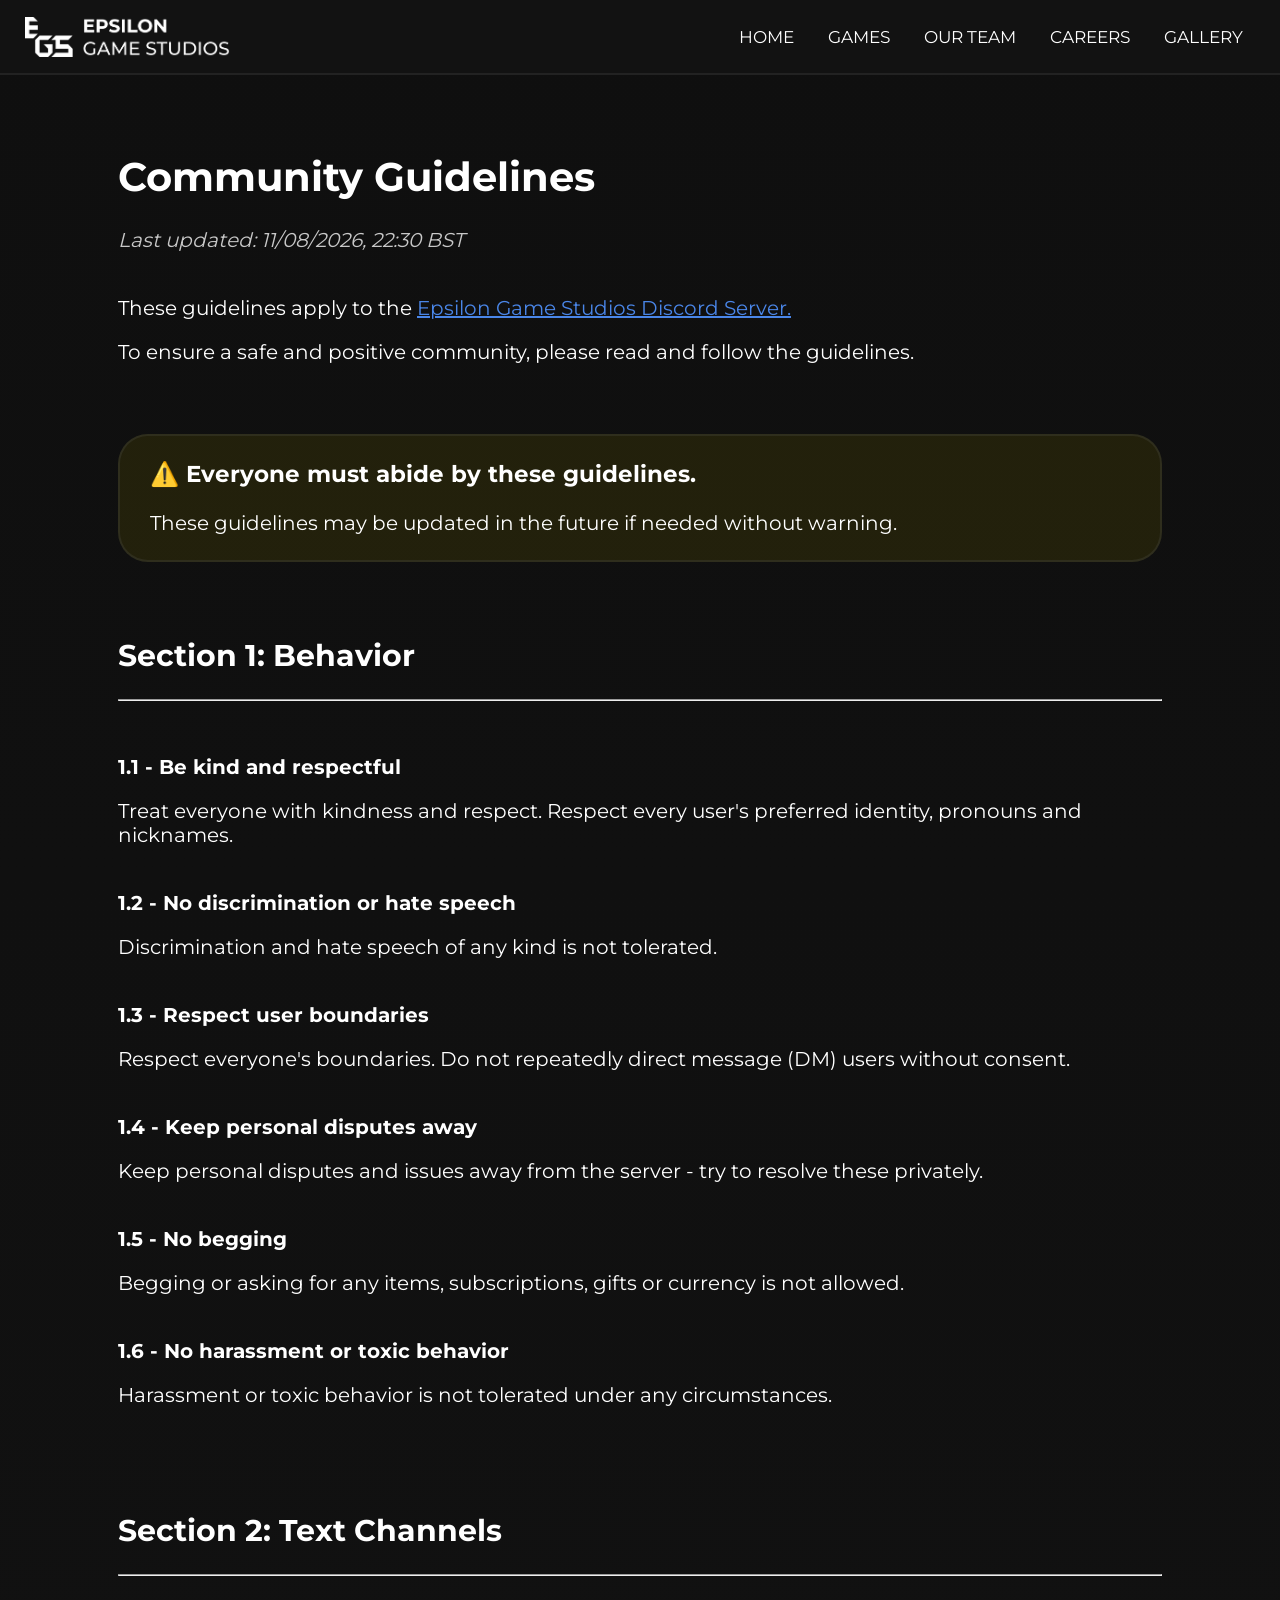
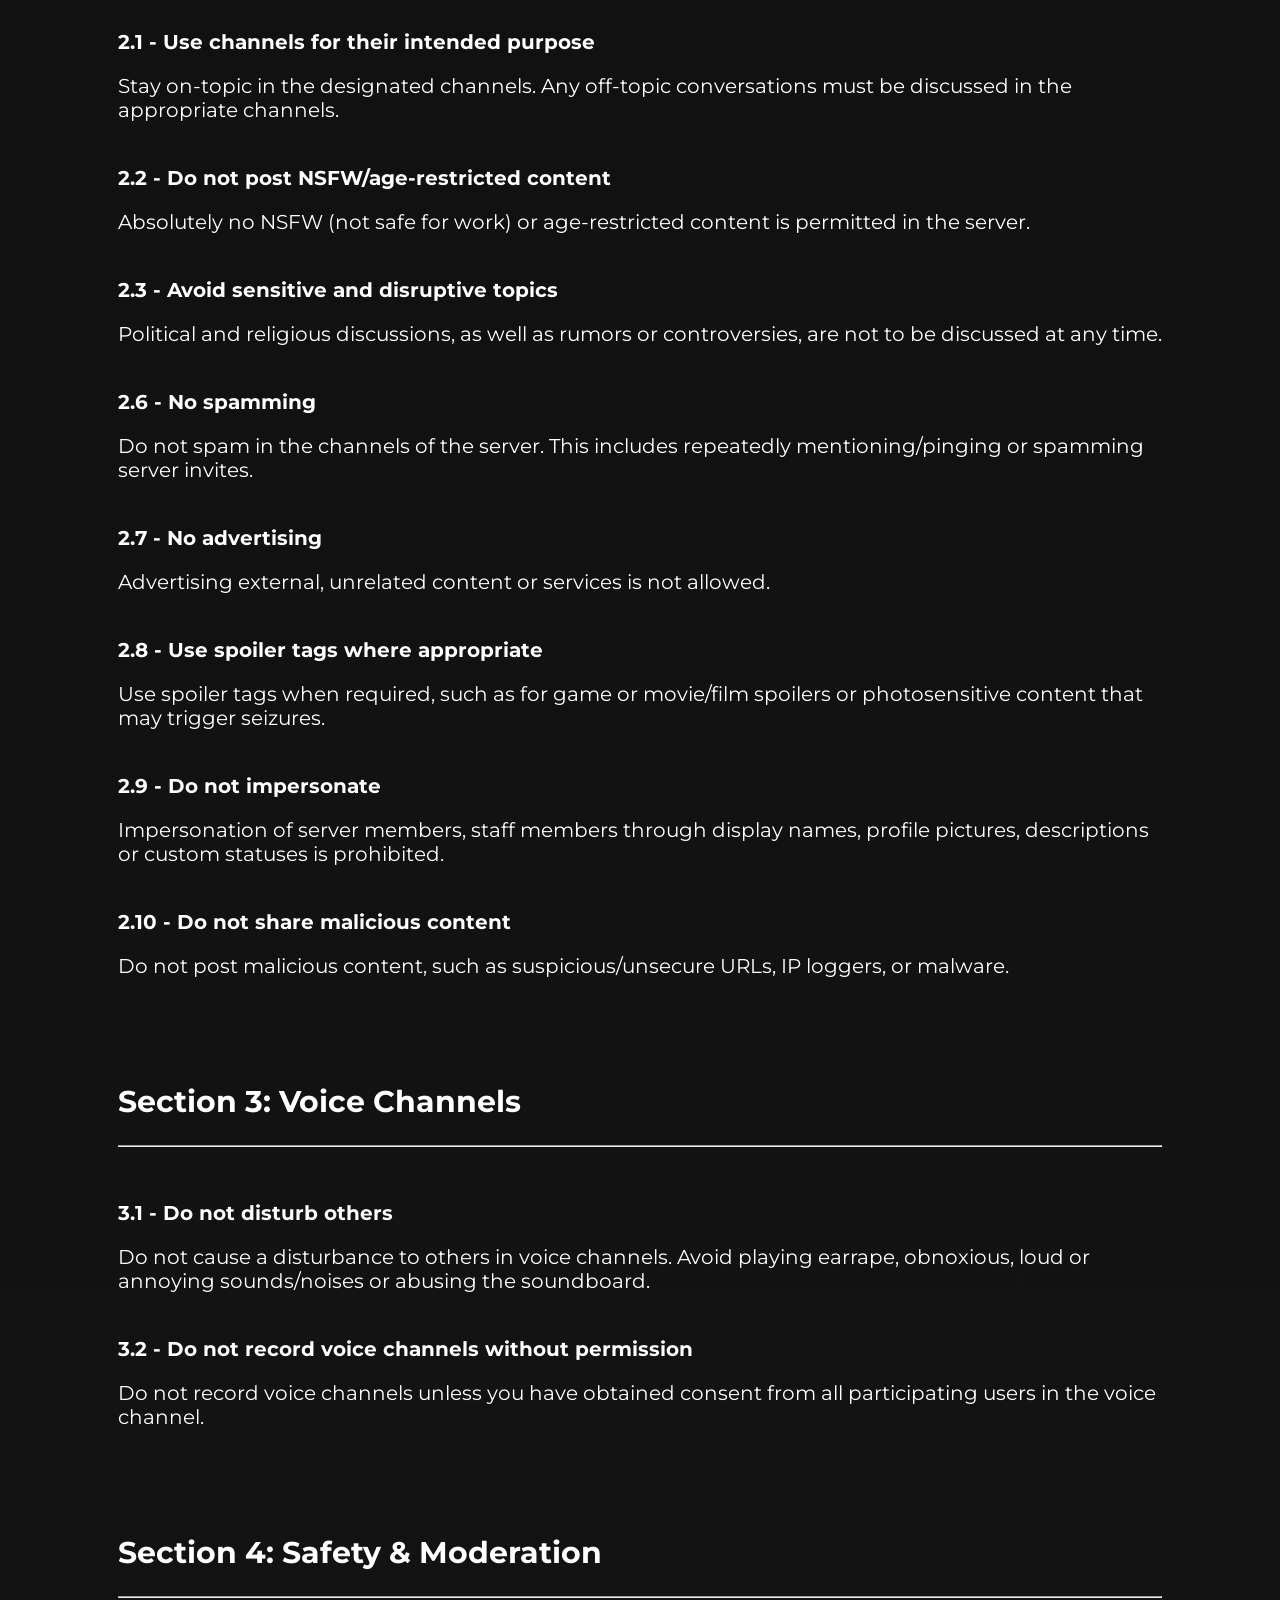
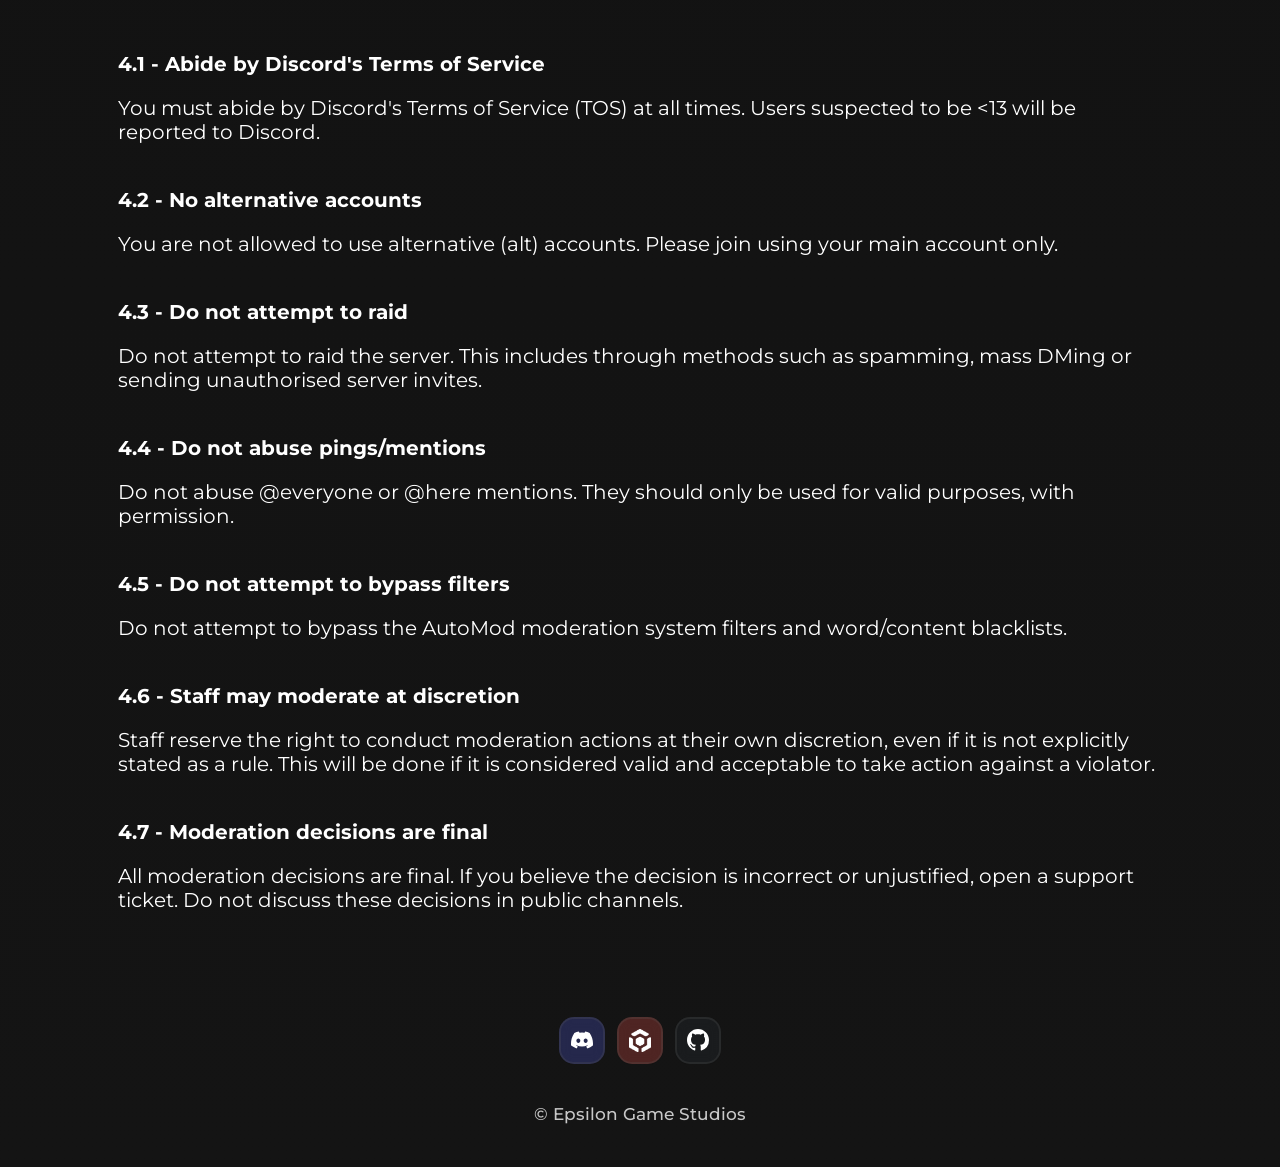
==== community-guidelines/index.html @ c41d2001 "Social links, favicon fix Also removed unnecessary fonts" ====
<!-- EPSILON GAME STUDIOS - COMMUNITY GUIDELINES -->
 
<!DOCTYPE html>
<html>
    <head>
        <title>EGS: Community Guidelines</title> <!-- TITLE -->
        <link rel="Icon" href="images/egsFavicon.ico"> <!-- FAVICON -->
        <link rel="stylesheet" type="text/css" href="style.css"> <!-- CSS STYLING LINKS -->
        <link rel="stylesheet" type="text/css" href="topbar.css">
        <link rel="stylesheet" type="text/css" href="sociallinks.css">
        <meta name="viewport" content="width=device-width, initial-scale=1.0"> <!-- META & OG TAGS -->
        <meta property="og:title" content="Epsilon Game Studios">
        <meta property="og:description" content="Community Guidelines">
        <meta name="theme-color" content="#ffffff">
    </head>
    <body>
        <header class="topbar">
            <img src="images/egsLogo.png" alt="Epsilon Game Studios logo" class="topbarlogo">
            <button class="menubtn" id="menuToggle">☰</button>
            <div class="topbarcont" id="navMenu">
                <a href="https://sites.google.com/view/epsilongamestudios" class="topbarbtn tbbtn1" rel="noopener">
                    HOME
                </a>
                <a href="https://sites.google.com/view/epsilongamestudios/games" class="topbarbtn tbbtn1" rel="noopener">
                    GAMES
                </a>
                <a href="https://sites.google.com/view/epsilongamestudios/our-team" class="topbarbtn tbbtn1" rel="noopener">
                    OUR TEAM
                </a>
                <a href="https://sites.google.com/view/epsilongamestudios/careers" class="topbarbtn tbbtn1" rel="noopener">
                    CAREERS
                </a>
                <a href="https://sites.google.com/view/epsilongamestudios/gallery" class="topbarbtn tbbtn1" rel="noopener">
                    GALLERY
                </a>
            </div>
        </header>
        <main class="content container">
            <div class="textbox" style="margin-top: 75px;">
                <h1>Community Guidelines</h1>
                <i style="color: rgb(200, 200, 200);">Last updated: 11/08/2026, 22:30 BST</i> <!-- LAST UPDATED DATE -->
                <br><Br>
                <p>These guidelines apply to the <a href="https://discord.gg/q9bpSpbw6E">Epsilon Game Studios Discord Server.</a></p>
                <p>To ensure a safe and positive community, please read and follow the guidelines.<p></p>
            </div>
            <div class="textbox2">
                <h3>⚠️ Everyone must abide by these guidelines.</h3>
                <p>These guidelines may be updated in the future if needed without warning.</i></p>  
            </div>
            <div class="textbox3">
                <h2>Section 1: Behavior</h2>
                <hr><br>
                <ol>
                    <li>
                        <strong>1.1 - Be kind and respectful</strong>
                        <p>Treat everyone with kindness and respect. Respect every user's preferred identity, pronouns and nicknames.</p>
                    </li>
                    <br>
                    <li>
                        <strong>1.2 - No discrimination or hate speech</strong>
                        <p>Discrimination and hate speech of any kind is not tolerated.</p>
                    </li>
                    <br>
                    <li>
                        <strong>1.3 - Respect user boundaries</strong>
                        <p>Respect everyone's boundaries. Do not repeatedly direct message (DM) users without consent.</p>
                    </li>
                    <br>
                    <li>
                        <strong>1.4 - Keep personal disputes away</strong>
                        <p>Keep personal disputes and issues away from the server - try to resolve these privately.</p>
                    </li>
                    <br>
                    <li>
                        <strong>1.5 - No begging</strong>
                        <p>Begging or asking for any items, subscriptions, gifts or currency is not allowed.</p>
                    </li>
                    <br>
                    <li>
                        <strong>1.6 - No harassment or toxic behavior</strong>
                        <p>Harassment or toxic behavior is not tolerated under any circumstances.</p>
                    </li>
                </ol>
            </div>
            <div class="textbox3">
                <h2>Section 2: Text Channels</h2>
                <hr><br>
                <ol>
                    <li>
                        <strong>2.1 - Use channels for their intended purpose</strong>
                        <p>Stay on-topic in the designated channels. Any off-topic conversations must be discussed in the appropriate channels.</p>
                    </li>
                    <br>
                    <li>
                        <strong>2.2 - Do not post NSFW/age-restricted content</strong>
                        <p>Absolutely no NSFW (not safe for work) or age-restricted content is permitted in the server.</p>
                    </li>
                    <br>
                    <li>
                        <strong>2.3 - Avoid sensitive and disruptive topics</strong>
                        <p>Political and religious discussions, as well as rumors or controversies, are not to be discussed at any time.</p>
                    </li>
                    <br>
                    <li>
                        <strong>2.6 - No spamming</strong>
                        <p>Do not spam in the channels of the server. This includes repeatedly mentioning/pinging or spamming server invites.</p>
                    </li>
                    <br>
                    <li>
                        <strong>2.7 - No advertising</strong>
                        <p>Advertising external, unrelated content or services is not allowed.</p>
                    </li>
                    <br>
                    <li>
                        <strong>2.8 - Use spoiler tags where appropriate</strong>
                        <p>Use spoiler tags when required, such as for game or movie/film spoilers or photosensitive content that may trigger seizures.</p>
                    </li>
                    <br>
                    <li>
                        <strong>2.9 - Do not impersonate</strong>
                        <p>Impersonation of server members, staff members through display names, profile pictures, descriptions or custom statuses is prohibited.</p>
                    </li>
                    <br>
                    <li>
                        <strong>2.10 - Do not share malicious content</strong>
                        <p>Do not post malicious content, such as suspicious/unsecure URLs, IP loggers, or malware.</p>
                    </li>
                </ol>
            </div>
            <div class="textbox3">
                <h2>Section 3: Voice Channels</h2>
                <hr><br>
                <ol>
                    <li>
                        <strong>3.1 - Do not disturb others</strong>
                        <p>Do not cause a disturbance to others in voice channels. Avoid playing earrape, obnoxious, loud or annoying sounds/noises or abusing the soundboard.</p>
                    </li>
                    <br>
                    <li>
                        <strong>3.2 - Do not record voice channels without permission</strong>
                        <p>Do not record voice channels unless you have obtained consent from all participating users in the voice channel.</p>
                    </li>
                </ol>
            </div>
            <div class="textbox3">
                <h2>Section 4: Safety & Moderation</h2>
                <hr><br>
            <ol>
                <li>
                    <strong>4.1 - Abide by Discord's Terms of Service</strong>
                    <p>You must abide by Discord's Terms of Service (TOS) at all times. Users suspected to be <13 will be reported to Discord.</p>
                </li>
                <br>
                <li>
                    <strong>4.2 - No alternative accounts</strong>
                    <p>You are not allowed to use alternative (alt) accounts. Please join using your main account only.</p>
                </li>
                <br>
                <li>
                    <strong>4.3 - Do not attempt to raid</strong>
                    <p>Do not attempt to raid the server. This includes through methods such as spamming, mass DMing or sending unauthorised server invites.</p>
                </li>
                <br>
                <li>
                    <strong>4.4 - Do not abuse pings/mentions</strong>
                    <p>Do not abuse @everyone or @here mentions. They should only be used for valid purposes, with permission.</p>
                </li>
                <br>
                <li>
                    <strong>4.5 - Do not attempt to bypass filters</strong>
                    <p>Do not attempt to bypass the AutoMod moderation system filters and word/content blacklists.</p>
                </li>
                <br>
                <li>
                    <strong>4.6 - Staff may moderate at discretion</strong>
                    <p>Staff reserve the right to conduct moderation actions at their own discretion, even if it is not explicitly stated as a rule. This will be done if it is considered valid and acceptable to take action against a violator.</p>
                </li>
                <br>
                <li>
                    <strong>4.7 - Moderation decisions are final</strong>
                    <p>All moderation decisions are final. If you believe the decision is incorrect or unjustified, open a support ticket. Do not discuss these decisions in public channels.</p>
                </li>
            </ol>
        </main>
        <footer>
            <div class="sociallinks"> <!-- SOCIAL LINKS (DISCORD/POLYTORIA/GITHUB/EGS)-->
                <a href="https://discord.com/invite/q9bpSpbw6E" class="socialbtn discord" target="_blank" rel="noopener">
                    <svg class="socialicon" viewBox="0 0 24 24" fill="currentColor">
                    <path d="M20.317 4.37a19.791 19.791 0 0 0-4.885-1.515.074.074 0 0 0-.079.037c-.21.375-.444.864-.608 1.25a18.27 18.27 0 0 0-5.487 0 12.64 12.64 0 0 0-.617-1.25.077.077 0 0 0-.079-.037A19.736 19.736 0 0 0 3.677 4.37a.07.07 0 0 0-.032.027C.533 9.046-.32 13.58.099 18.057a.082.082 0 0 0 .031.057 19.9 19.9 0 0 0 5.993 3.03.078.078 0 0 0 .084-.028c.462-.63.874-1.295 1.226-1.994.021-.041.001-.09-.041-.106a13.107 13.107 0 0 1-1.872-.892.077.077 0 0 1-.008-.128 10.2 10.2 0 0 0 .372-.292.074.074 0 0 1 .077-.01c3.928 1.793 8.18 1.793 12.061 0a.074.074 0 0 1 .078.01c.12.098.246.198.373.292a.077.077 0 0 1-.006.127 12.299 12.299 0 0 1-1.873.892.077.077 0 0 0-.041.107c.36.698.772 1.362 1.225 1.993a.076.076 0 0 0 .084.028 19.839 19.839 0 0 0 6.002-3.03.077.077 0 0 0 .032-.054c.5-5.177-.838-9.674-3.549-13.66a.061.061 0 0 0-.031-.028zM8.02 15.33c-1.183 0-2.157-1.085-2.157-2.419 0-1.333.956-2.419 2.157-2.419 1.21 0 2.176 1.096 2.157 2.42 0 1.333-.956 2.418-2.157 2.418zm7.975 0c-1.183 0-2.157-1.085-2.157-2.419 0-1.333.955-2.419 2.157-2.419 1.21 0 2.176 1.096 2.157 2.42 0 1.333-.946 2.418-2.157 2.418z"/>
                    </svg>
                </a>
                <a href="https://polytoria.com/guilds/5961" class="socialbtn polytoria" target="_blank" rel="noopener">
                    <img src="images/polytoriaLogo.png" alt="Polytoria logo" class="socialicon">
                </a>
                <a href="https://github.com/EpsilonGameStudios" class="socialbtn github" target="_blank" rel="noopener">
                    <svg class="socialicon" viewBox="0 0 24 24" fill="currentColor">
                    <path d="M12 0C5.37 0 0 5.37 0 12c0 5.31 3.435 9.795 8.205 11.385.6.105.825-.255.825-.57 0-.285-.015-1.23-.015-2.235-3.015.555-3.795-.735-4.035-1.41-.135-.345-.72-1.41-1.23-1.695-.42-.225-1.02-.78-.015-.795.945-.015 1.62.87 1.845 1.23 1.08 1.815 2.805 1.305 3.495.99.105-.78.42-1.305.765-1.605-2.67-.3-5.46-1.335-5.46-5.925 0-1.305.465-2.385 1.23-3.225-.12-.3-.54-1.53.12-3.18 0 0 1.005-.315 3.3 1.23.96-.27 1.98-.405 3-.405s2.04.135 3 .405c2.295-1.56 3.3-1.23 3.3-1.23.66 1.65.24 2.88.12 3.18.765.84 1.23 1.905 1.23 3.225 0 4.605-2.805 5.625-5.475 5.925.435.375.81 1.095.81 2.22 0 1.605-.015 2.895-.015 3.3 0 .315.225.69.825.57A12.02 12.02 0 0 0 24 12c0-6.63-5.37-12-12-12z"/>
                    </svg>
                </a>
            </div>
            <p>&copy; Epsilon Game Studios</p>
            <br><br>
        </footer>
        <!-- JAVASCRIPT FOR THE DROPDOWN TOPBAR NAVIGATION MENU (MOBILE/SMALLER DISPLAYS) -->
        <script>
            const menuToggle = document.getElementById('menuToggle');
            const navMenu = document.getElementById('navMenu');

            menuToggle.addEventListener('click', () => {
                navMenu.classList.toggle('open');
                if (navMenu.classList.contains('open')) {
                    menuToggle.innerHTML = '✕';
                } else {
                    menuToggle.innerHTML = '☰';
                }
            });
        </script>
    </body>
</html>

<!-- © EPSILON GAME STUDIOS -->
---- community-guidelines/style.css ----
/* FONT */
@font-face{
  font-family: 'Montserrat';
  src: url('fonts/Montserrat-VariableFont_wght.ttf') format('truetype');
}

/* BODY AND CONTENT STYLING */
html,body{
  margin: 0;
  padding: 0;
  width: 100%;
  max-width: 100%;
  overflow-x: hidden;
  background-color: rgb(15, 15, 15);
}
body{
  font-family: 'Montserrat';
  background-repeat: no-repeat;
  background-position: center top;
  background-image: linear-gradient(to bottom, rgb(15, 15, 15), rgb(20, 20, 20));
  background-size: cover;
  display: flex;
  flex-direction: column;
  min-height: 100vh;
  min-height: 100dvh;
  color:#ffffff;
}
.content{
  flex: 1 0 auto; 
}
.container{
  width: 100%;
  max-width: 1200px;
  margin: 0 auto;
  padding-left: 20px;
  padding-right: 20px;
}

/* TEXTBOX STYLING */
.textbox, .textbox2, .textbox3{
  width: 90%;
  max-width: 1100px; 
  margin: 20px auto;
  text-align: left;
  font-size: 20px;
}
.textbox{
  padding: 50px 0px 30px 0px;
}
.textbox2{
  padding-left: 30px;
  padding-right: 50px;
  padding-bottom: 5px;
  background-color: rgba(94, 85, 3, 0.25);
  border: 2px solid rgba(100, 100, 100, 0.2);
  border-radius: 30px;
}
.textbox3{
  padding: 30px 0px 10px 0px;
}
a{
  color: #4a86e8
}
ol{
  list-style-type: none;
  padding-left: 0
}

/* FOOTER STYLING */
footer{
  color: rgb(200, 200, 200);
  text-align: center;
  padding-top: 25px;
  padding-bottom: 5px;
  margin-top: auto;
  width: 100%;
}
footer p{
  font-size: 17px;
  font-weight: 500;
  margin: 0;
}

/* OPTIMISATION FOR MOBILE DEVICES/PORTRAIT/SMALLER WINDOWS */
@media (max-width: 600px){
  .logo,.title{
    position: static;
    transform: none;
    left: auto;
    margin: 0 auto;
    display: block;
    text-align: center;
  }
  .logo{
    margin-top: calc(20px + env(safe-area-inset-top, 0px));
    height: auto;
    max-height: 50px;
    width: auto;
  }
  .title{
    margin-top: 15px;
    margin-bottom: 25px;
    font-size: 28px;
    height: auto;
  }
  html,body{
    -ms-overflow-style: none;
    scrollbar-width: none;
  }
  html::-webkit-scrollbar,body::-webkit-scrollbar{
    display: none;
  }
  .textbox, .textbox2, .textbox3 {
    width: 100%;
    margin-left: 0;
    margin-right: 0;
    padding-left: 20px;
    padding-right: 20px;
    font-size: 18px;
  }
}

*,*::before,*::after{
  box-sizing: border-box;
}
---- community-guidelines/topbar.css ----
/* TOPBAR STYLING */
.topbar{
    position: fixed;
    width: 100%;
    height: 75px;
    z-index: 1000;
    box-sizing: border-box;
    display: flex;
    align-items: center;
    justify-content: space-between;
    padding: 0 2px;
    background-color: rgba(20, 20, 20, 0.7);
    backdrop-filter: blur(10px);
    -webkit-backdrop-filter: blur(10px);
    color: #ffffff;
    border-bottom: 2px solid rgba(100, 100, 100, 0.2); 
}
.topbarlogo{
    position: absolute;
    top: 17px;
    left: 25px;
    height: 40px;
    width: auto; 
}

/* TOPBAR BUTTONS CONTAINER STYLING */
.topbarcont{
    display: flex;
    margin-left: auto; 
    padding-right: 20px;
    gap: 4px;
}
.topbarbtn{
    margin-left: auto;
    margin-right: auto;
    padding: 13px 15px;
    border-radius: 15px;
    font: 400 17px 'Montserrat', sans-serif;
    color: #fff; text-decoration: none;
    background-color: rgba(30, 30, 30, 0);
    transition: background-color 0.2s;
}
.topbarbtn:hover{
    background-color: rgba(30, 30, 30, 1);
}

/* TOPBAR DROPDOWN BUTTON STYLING (MOBILE/SMALLER DISPLAYS) */
.menubtn{
    display: none;
    background: none;
    border: none;
    color: white;
    font-size: 30px;
    cursor: pointer;
    margin-left: auto;
    z-index: 1100;
    margin-right: 15px;
    transition: background-color 0.2s;
    border-radius: 15px;
    padding: 5px 13px;
}
.menubtn:hover{
    background-color: rgba(30, 30, 30, 1);
}

/* TOPBAR DROPDOWN MENU STYLING (MOBILE/SMALLER DISPLAYS) */
@media(max-width: 850px){
    .menubtn{
        display: block;
    }
    .topbarcont{
        position: fixed;
        top: 75px; 
        left: 0;
        width: 100%;
        height: auto; 
        background-color: rgba(20, 20, 20, 1);
        flex-direction: column;
        padding: 15px; 
        gap: 15px;
        opacity: 0;
        transform: translateY(-20px);
        pointer-events: none;
        transition: transform 0.3s ease-in-out, opacity 0.3s ease-in-out;
        box-shadow: 0 10px 30px rgba(0, 0, 0, 0.5);
        border-bottom: 2px solid rgba(100, 100, 100, 0.2); 
    }
    .topbarcont.open{
        opacity: 1;
        transform: translateY(0);
        pointer-events: auto;
    }
    .topbarbtn{
        width: 100%;
        margin: 0;
    }
}
---- community-guidelines/sociallinks.css ----
/* SOCIAL LINKS CONTAINER STYLING */
.sociallinks{
    display: flex;
    justify-content: center;
    flex-wrap: wrap; gap: 12px;
    margin: 30px auto;
    width: 90%;
    padding-bottom: 10px;
}

/* SOCIAL LINK BUTTONS STYLING */
.socialbtn{
    display: inline-flex;
    align-items: center;
    gap: 10px;
    padding: 10px;
    border-radius: 15px;
    font: 600 15px 'Montserrat', sans-serif;
    font-size: 15px;
    color: #fff; text-decoration: none;
    backdrop-filter: blur(6px);
    border: 2px solid transparent;
    transition: transform 0.2s, background-color 0.2s, box-shadow 0.2s;
}
.socialbtn:hover{
    transform: translateY(-3px);
    box-shadow: 0 5px 15px rgba(0, 0, 0, 0.3);
}
.socialicon{
    height: auto;
    width: 22px;
    object-fit: contain;
    display: block;
    flex-shrink: 0;
}

/* DISCORD SOCIAL LINK BUTTON STYLING */
.discord{
    background-color: rgba(88, 101, 242, 0.25);
    border-color: rgba(100, 100, 100, 0.2);
}
.discord:hover{
    background-color: rgba(88, 101, 242, 0.85);
}

/* POLYTORIA SOCIAL LINK BUTTON STYLING */
.polytoria{
    background-color: rgba(255, 89, 81, 0.25);
    border-color: rgba(100, 100, 100, 0.2);
}
.polytoria:hover{
    background-color: rgba(255, 89, 81, 0.85);
}

/* GITHUB SOCIAL LINK BUTTON STYLING */
.github{
    background-color: rgba(36, 41, 47, 0.4);
    border-color: rgba(100, 100, 100, 0.2);
}
.github:hover{
    background-color: rgba(36, 41, 47, 0.9);
}
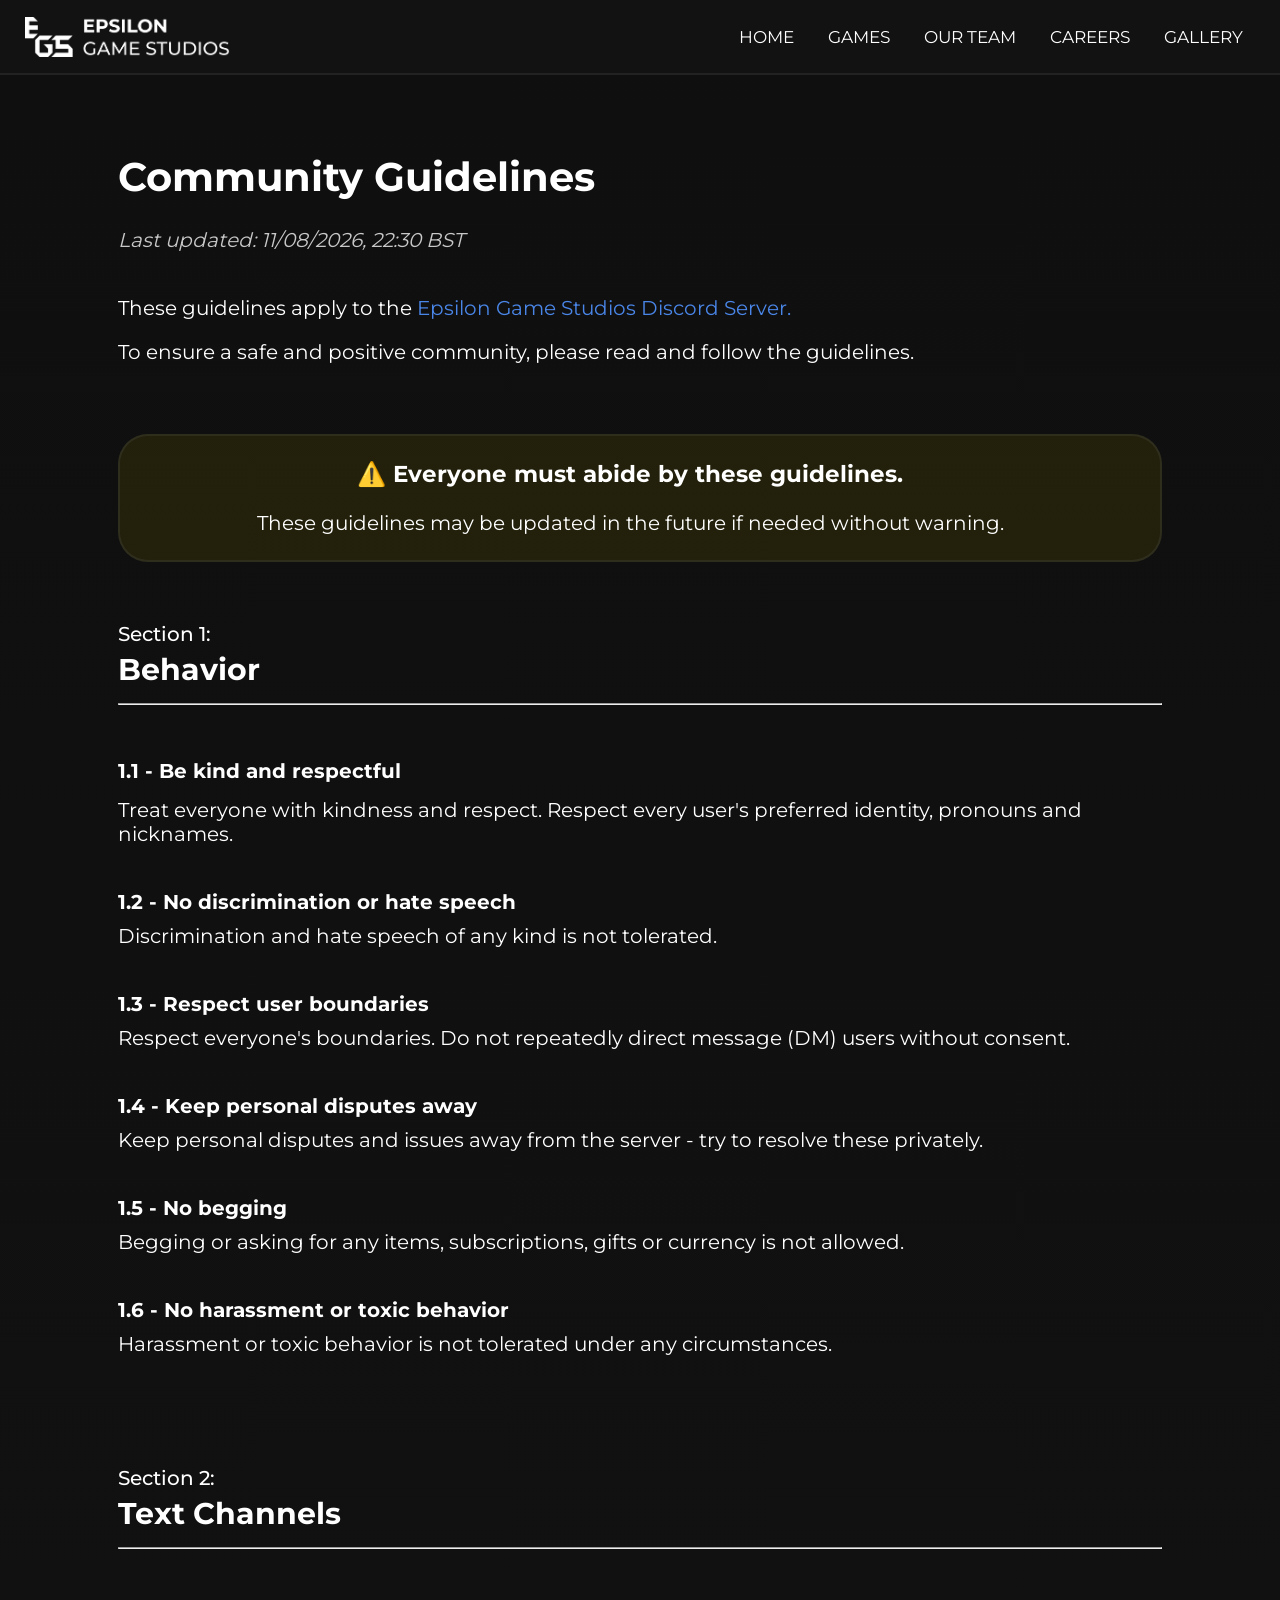
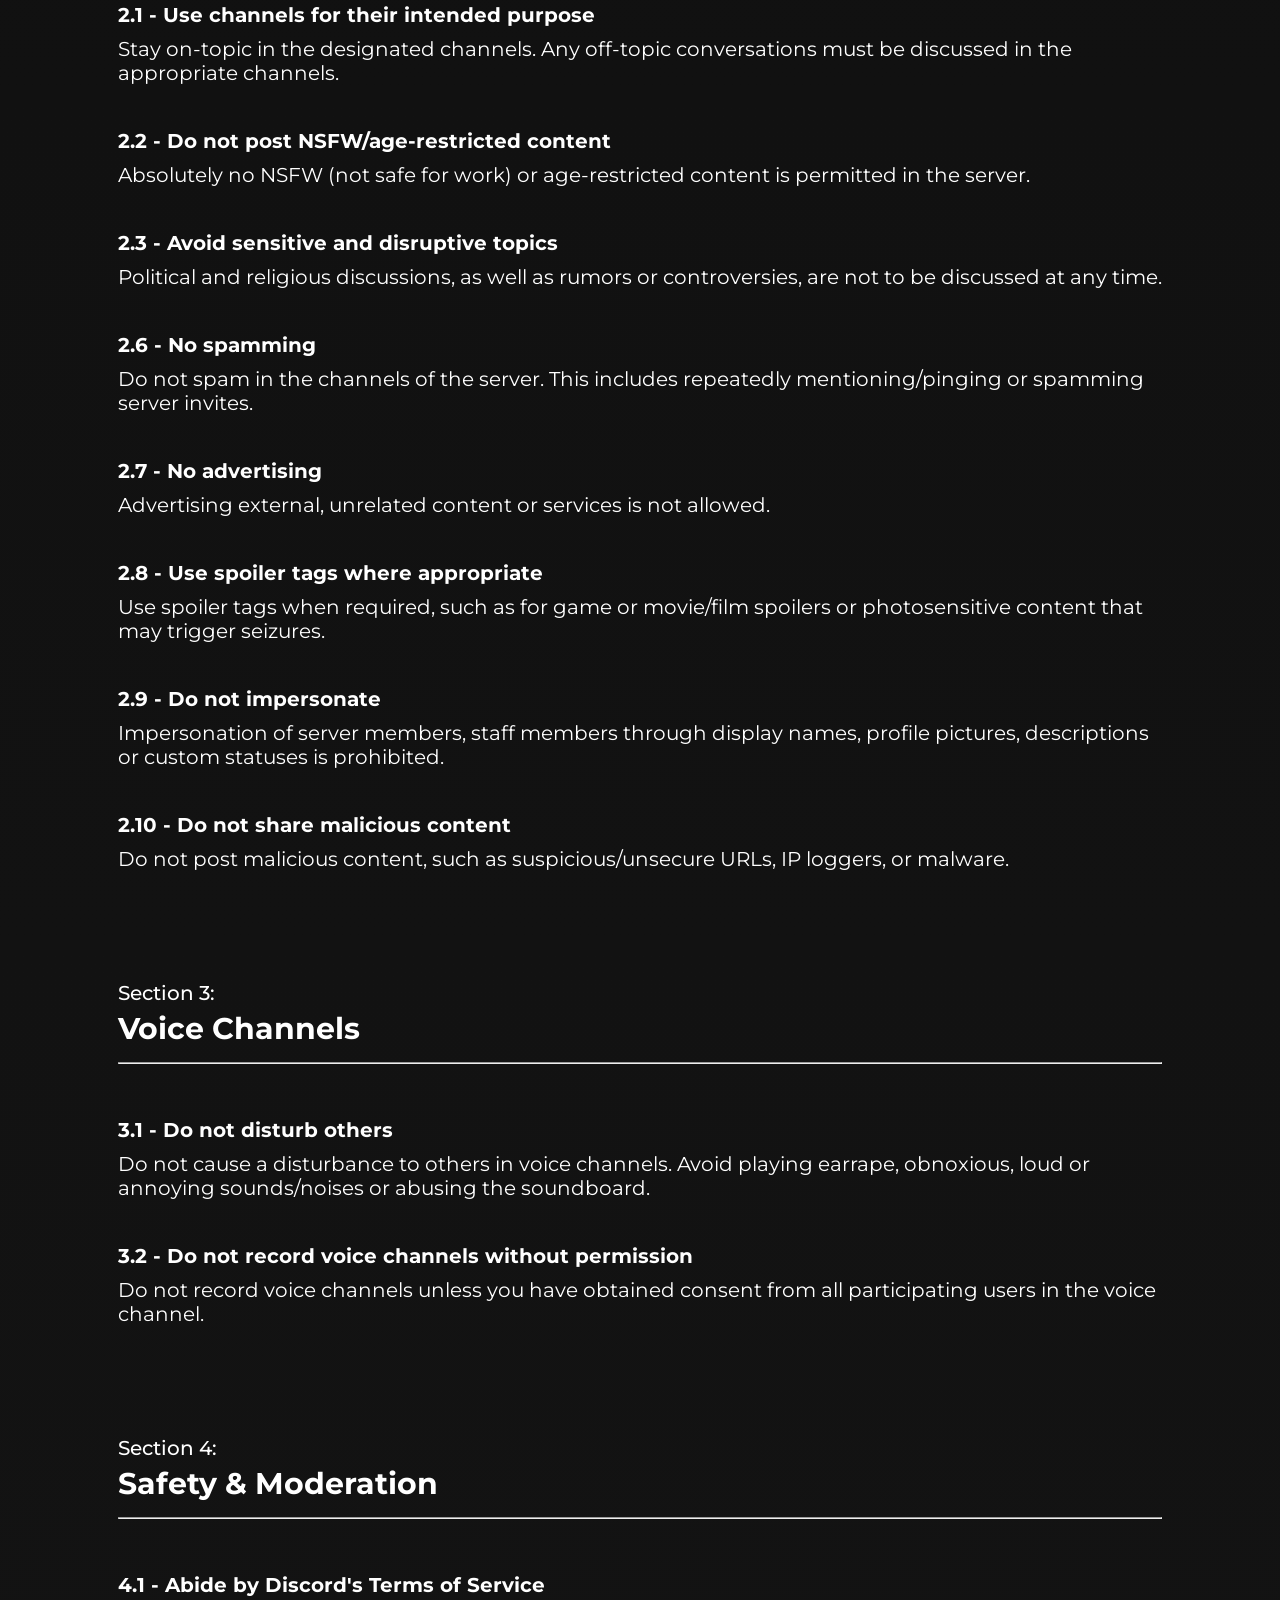
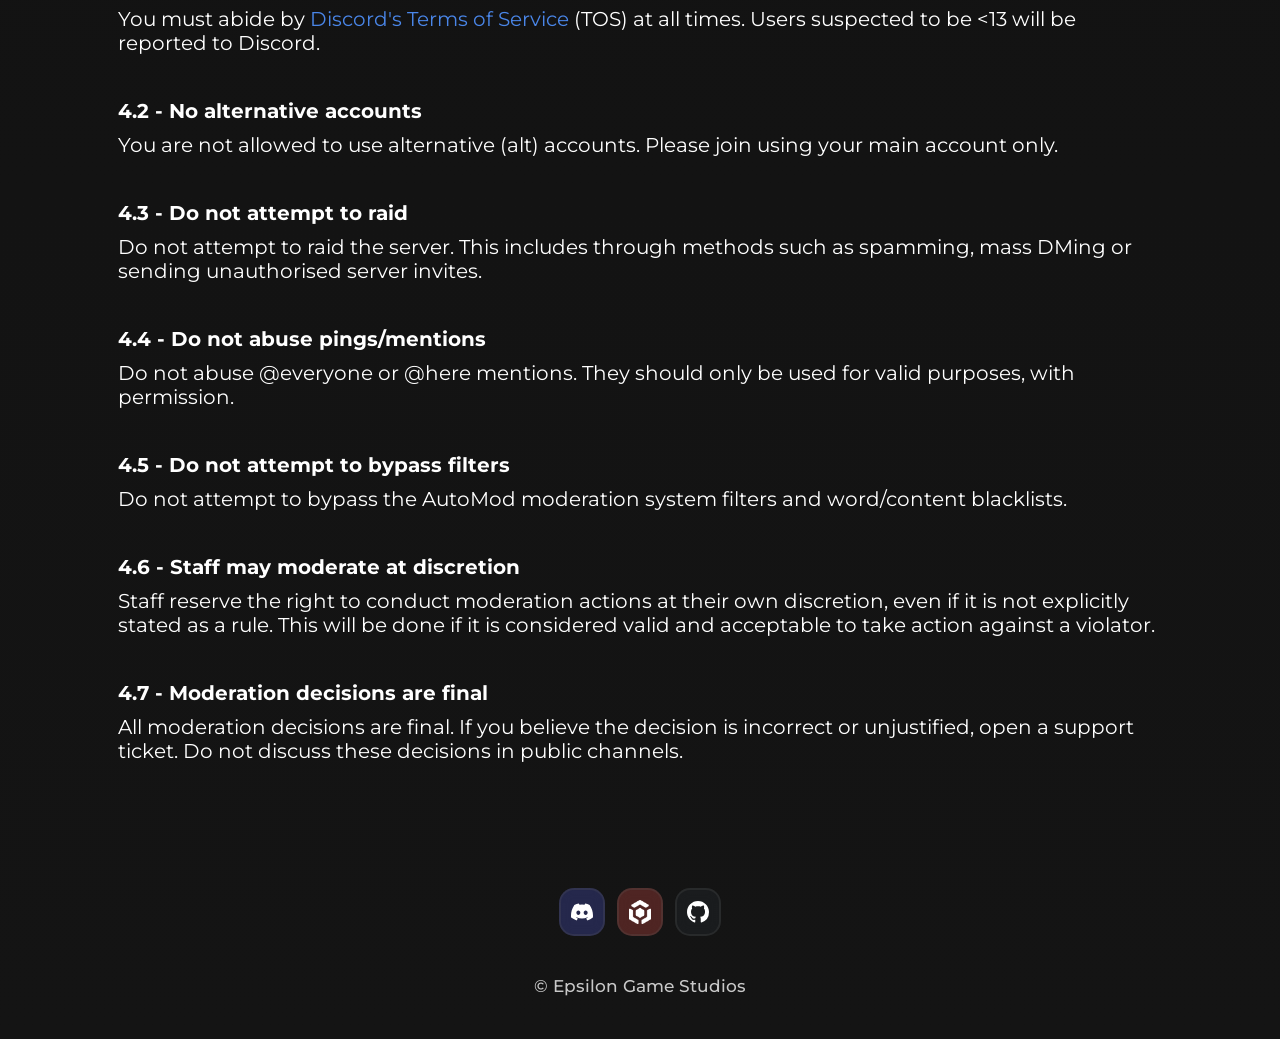
==== commit bbcc03c0: "Styling/padding update" ====
--- a/community-guidelines/index.html
+++ b/community-guidelines/index.html
@@ -48,12 +48,13 @@
                 <p>These guidelines may be updated in the future if needed without warning.</i></p>  
             </div>
             <div class="textbox3">
-                <h2>Section 1: Behavior</h2>
+                <p style="margin: 0; padding-bottom: 5px; font-weight: 500;">Section 1:</p>
+                <h2 style="margin: 0; padding-bottom: 5px;">Behavior</h2>
                 <hr><br>
                 <ol>
                     <li>
-                        <strong>1.1 - Be kind and respectful</strong>
-                        <p>Treat everyone with kindness and respect. Respect every user's preferred identity, pronouns and nicknames.</p>
+                        <strong style="margin: 0;">1.1 - Be kind and respectful</strong>
+                        <p style="margin: 0; padding-top: 15px;">Treat everyone with kindness and respect. Respect every user's preferred identity, pronouns and nicknames.</p>
                     </li>
                     <br>
                     <li>
@@ -83,7 +84,8 @@
                 </ol>
             </div>
             <div class="textbox3">
-                <h2>Section 2: Text Channels</h2>
+                <p style="margin: 0; padding-bottom: 5px; font-weight: 500;">Section 2:</p>
+                <h2 style="margin: 0; padding-bottom: 5px;">Text Channels</h2>
                 <hr><br>
                 <ol>
                     <li>
@@ -128,7 +130,8 @@
                 </ol>
             </div>
             <div class="textbox3">
-                <h2>Section 3: Voice Channels</h2>
+                <p style="margin: 0; padding-bottom: 5px; font-weight: 500;">Section 3:</p>
+                <h2 style="margin: 0; padding-bottom: 5px;">Voice Channels</h2>
                 <hr><br>
                 <ol>
                     <li>
@@ -143,12 +146,13 @@
                 </ol>
             </div>
             <div class="textbox3">
-                <h2>Section 4: Safety & Moderation</h2>
+                <p style="margin: 0; padding-bottom: 5px; font-weight: 500;">Section 4:</p>
+                <h2 style="margin: 0; padding-bottom: 5px;">Safety & Moderation</h2>
                 <hr><br>
             <ol>
                 <li>
                     <strong>4.1 - Abide by Discord's Terms of Service</strong>
-                    <p>You must abide by Discord's Terms of Service (TOS) at all times. Users suspected to be <13 will be reported to Discord.</p>
+                    <p>You must abide by <a href="https://discord.com/terms">Discord's Terms of Service</a> (TOS) at all times. Users suspected to be <13 will be reported to Discord.</p>
                 </li>
                 <br>
                 <li>
--- a/community-guidelines/style.css
+++ b/community-guidelines/style.css
@@ -54,16 +54,29 @@
   background-color: rgba(94, 85, 3, 0.25);
   border: 2px solid rgba(100, 100, 100, 0.2);
   border-radius: 30px;
+  text-align: center;
 }
 .textbox3{
   padding: 30px 0px 10px 0px;
 }
+.textbox3 strong{
+  margin: 0;
+}
+.textbox3 p{
+  margin: 0;
+  padding-top: 10px;
+  padding-bottom: 20px;
+}
 a{
-  color: #4a86e8
+  color: #4a86e8;
+  text-decoration: none;
+}
+a:hover{
+  text-decoration: underline;
 }
 ol{
   list-style-type: none;
-  padding-left: 0
+  padding-left: 0;
 }
 
 /* FOOTER STYLING */
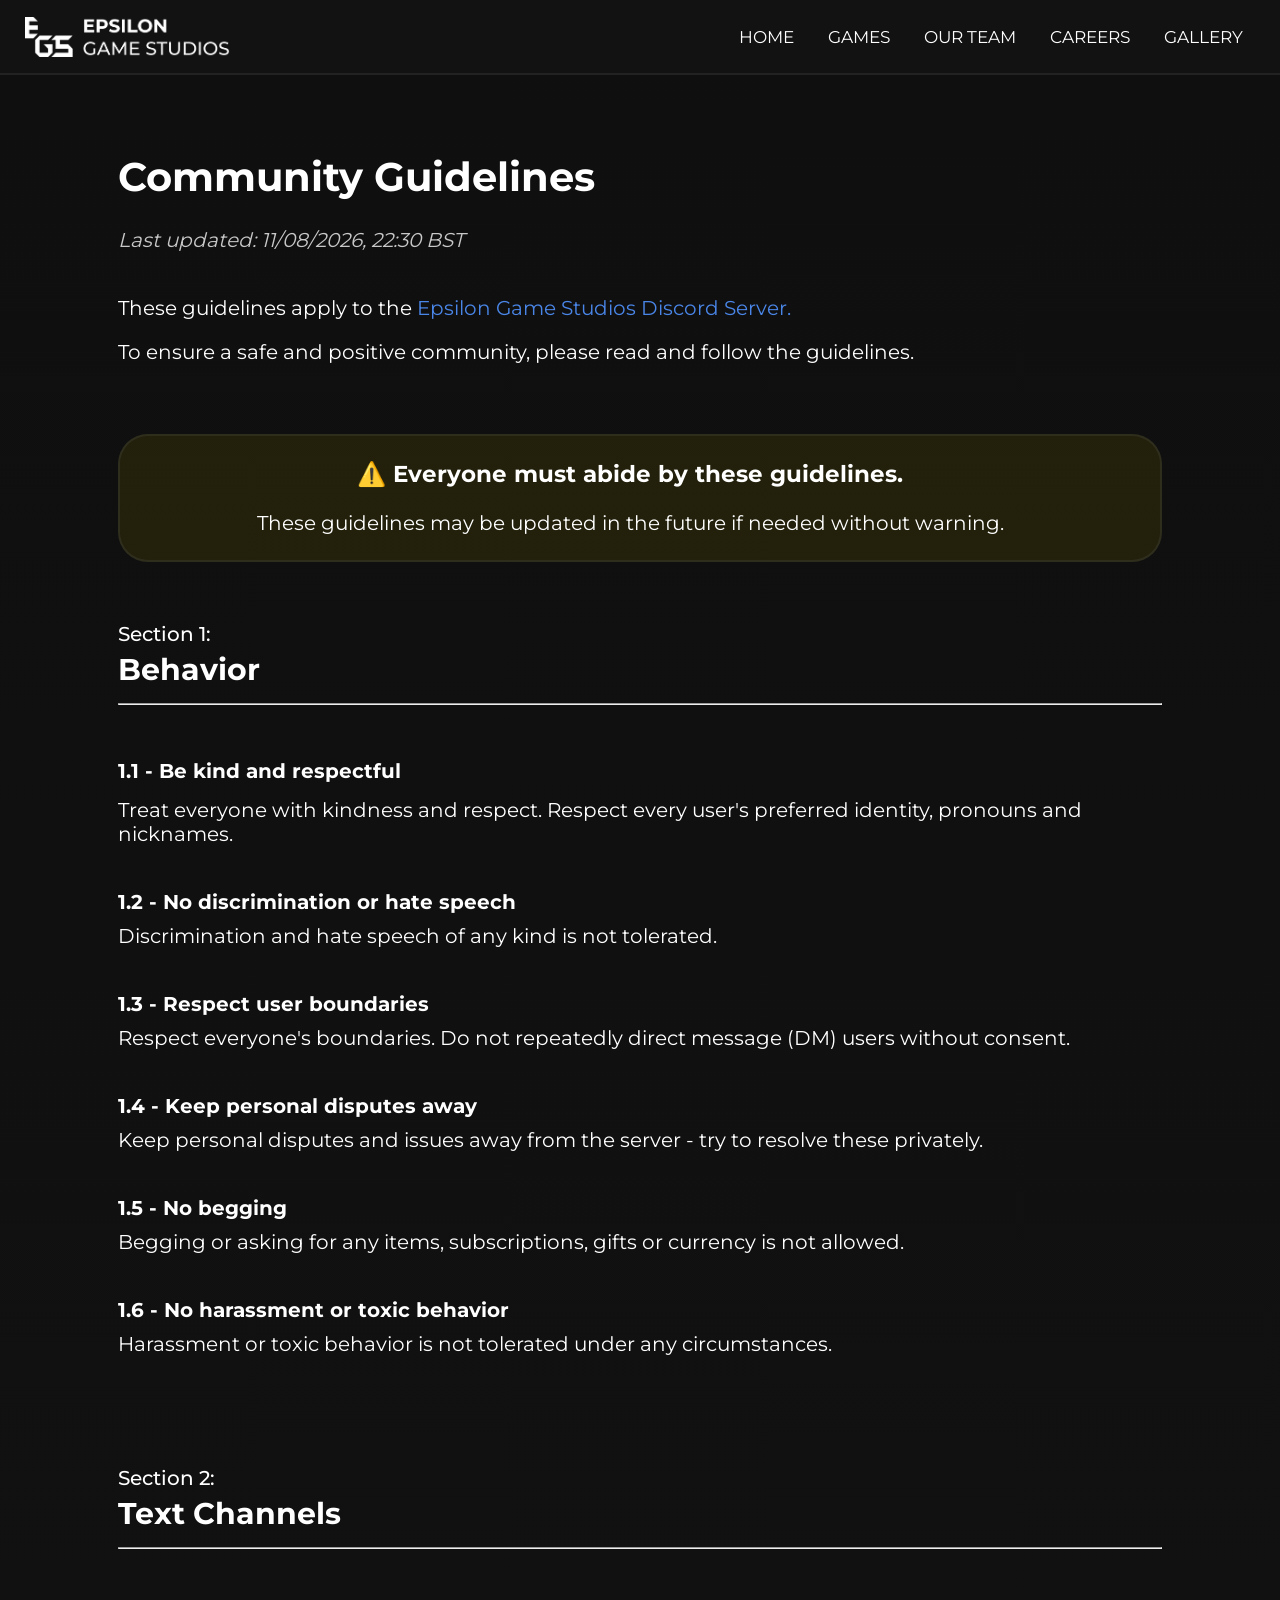
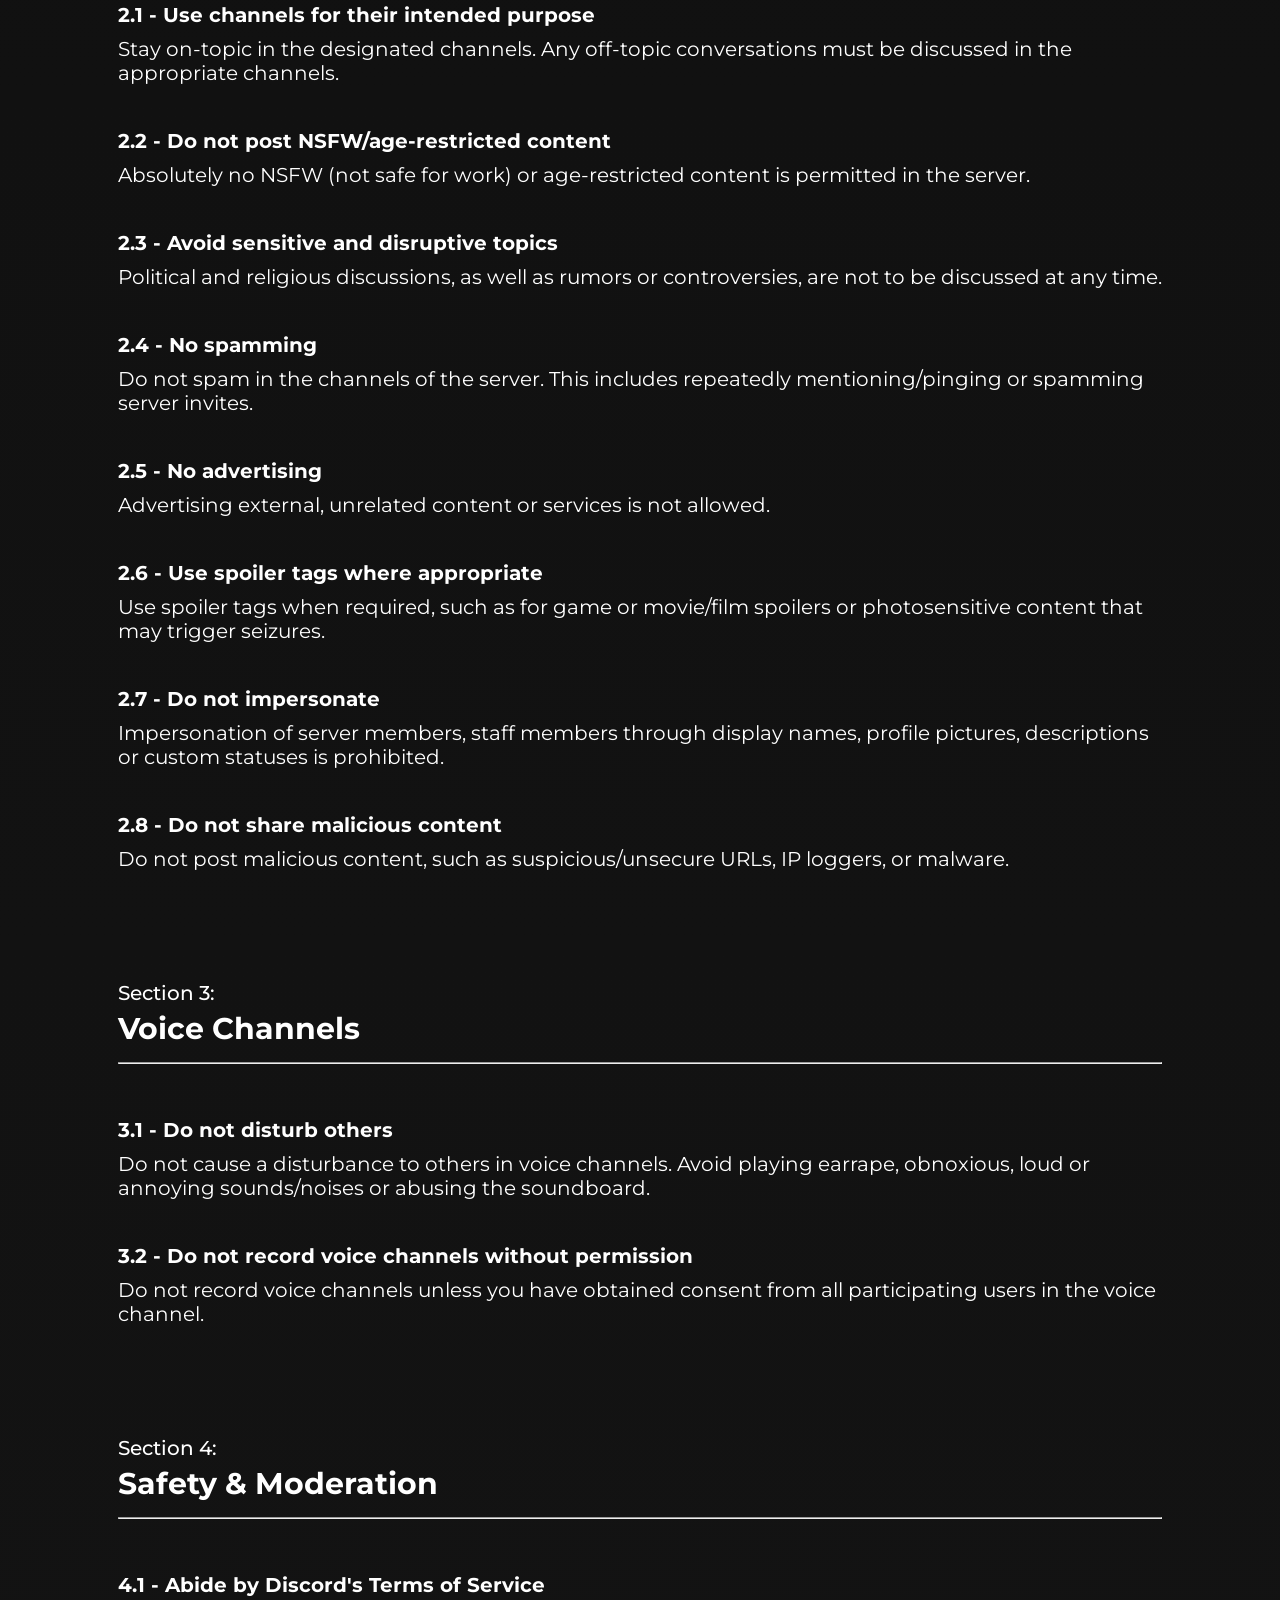
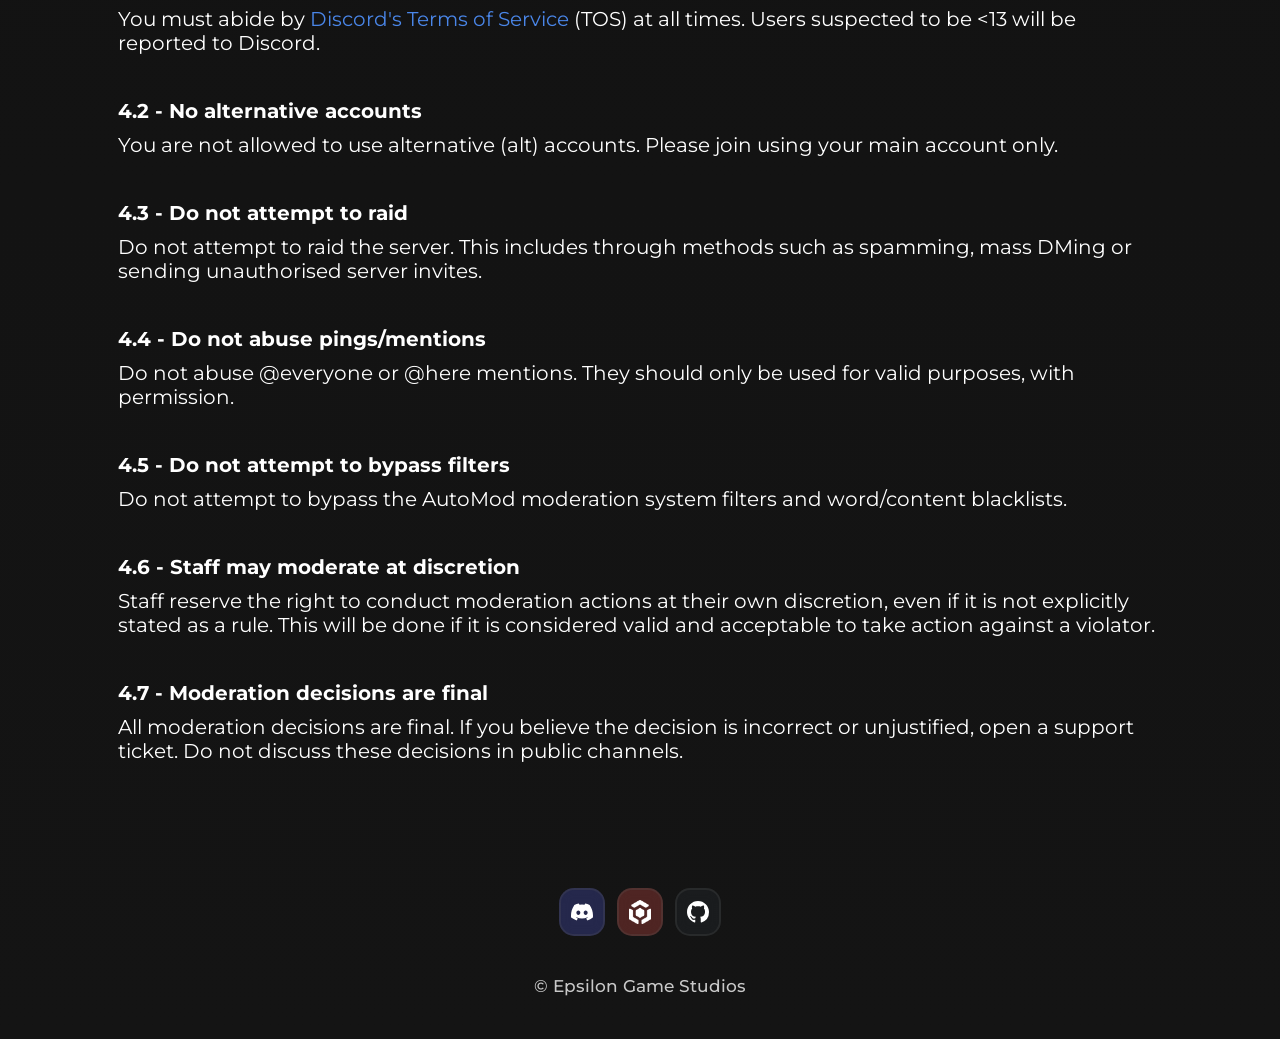
==== commit 55f3052a: "Update index.html" ====
--- a/community-guidelines/index.html
+++ b/community-guidelines/index.html
@@ -15,7 +15,7 @@
     </head>
     <body>
         <header class="topbar">
-            <img src="images/egsLogo.png" alt="Epsilon Game Studios logo" class="topbarlogo">
+            <a href="https://epsilongamestudios.github.io"><img src="images/egsLogo.png" alt="Epsilon Game Studios logo" class="topbarlogo"></a>
             <button class="menubtn" id="menuToggle">☰</button>
             <div class="topbarcont" id="navMenu">
                 <a href="https://sites.google.com/view/epsilongamestudios" class="topbarbtn tbbtn1" rel="noopener">
@@ -40,7 +40,7 @@
                 <h1>Community Guidelines</h1>
                 <i style="color: rgb(200, 200, 200);">Last updated: 11/08/2026, 22:30 BST</i> <!-- LAST UPDATED DATE -->
                 <br><Br>
-                <p>These guidelines apply to the <a href="https://discord.gg/q9bpSpbw6E">Epsilon Game Studios Discord Server.</a></p>
+                <p>These guidelines apply to the <a href="https://discord.gg/q9bpSpbw6E" target="_blank" rel="noopener">Epsilon Game Studios Discord Server.</a></p>
                 <p>To ensure a safe and positive community, please read and follow the guidelines.<p></p>
             </div>
             <div class="textbox2">
@@ -104,27 +104,27 @@
                     </li>
                     <br>
                     <li>
-                        <strong>2.6 - No spamming</strong>
+                        <strong>2.4 - No spamming</strong>
                         <p>Do not spam in the channels of the server. This includes repeatedly mentioning/pinging or spamming server invites.</p>
                     </li>
                     <br>
                     <li>
-                        <strong>2.7 - No advertising</strong>
+                        <strong>2.5 - No advertising</strong>
                         <p>Advertising external, unrelated content or services is not allowed.</p>
                     </li>
                     <br>
                     <li>
-                        <strong>2.8 - Use spoiler tags where appropriate</strong>
+                        <strong>2.6 - Use spoiler tags where appropriate</strong>
                         <p>Use spoiler tags when required, such as for game or movie/film spoilers or photosensitive content that may trigger seizures.</p>
                     </li>
                     <br>
                     <li>
-                        <strong>2.9 - Do not impersonate</strong>
+                        <strong>2.7 - Do not impersonate</strong>
                         <p>Impersonation of server members, staff members through display names, profile pictures, descriptions or custom statuses is prohibited.</p>
                     </li>
                     <br>
                     <li>
-                        <strong>2.10 - Do not share malicious content</strong>
+                        <strong>2.8 - Do not share malicious content</strong>
                         <p>Do not post malicious content, such as suspicious/unsecure URLs, IP loggers, or malware.</p>
                     </li>
                 </ol>
@@ -152,7 +152,7 @@
             <ol>
                 <li>
                     <strong>4.1 - Abide by Discord's Terms of Service</strong>
-                    <p>You must abide by <a href="https://discord.com/terms">Discord's Terms of Service</a> (TOS) at all times. Users suspected to be <13 will be reported to Discord.</p>
+                    <p>You must abide by <a href="https://discord.com/terms" target="_blank" rel="noopener">Discord's Terms of Service</a> (TOS) at all times. Users suspected to be <13 will be reported to Discord.</p>
                 </li>
                 <br>
                 <li>
--- a/community-guidelines/style.css
+++ b/community-guidelines/style.css
@@ -35,6 +35,13 @@
   padding-left: 20px;
   padding-right: 20px;
 }
+.container a{
+  color: #4a86e8;
+  text-decoration: none;
+}
+.container a:hover{
+  text-decoration: underline;
+}
 
 /* TEXTBOX STYLING */
 .textbox, .textbox2, .textbox3{
@@ -66,13 +73,6 @@
   margin: 0;
   padding-top: 10px;
   padding-bottom: 20px;
-}
-a{
-  color: #4a86e8;
-  text-decoration: none;
-}
-a:hover{
-  text-decoration: underline;
 }
 ol{
   list-style-type: none;
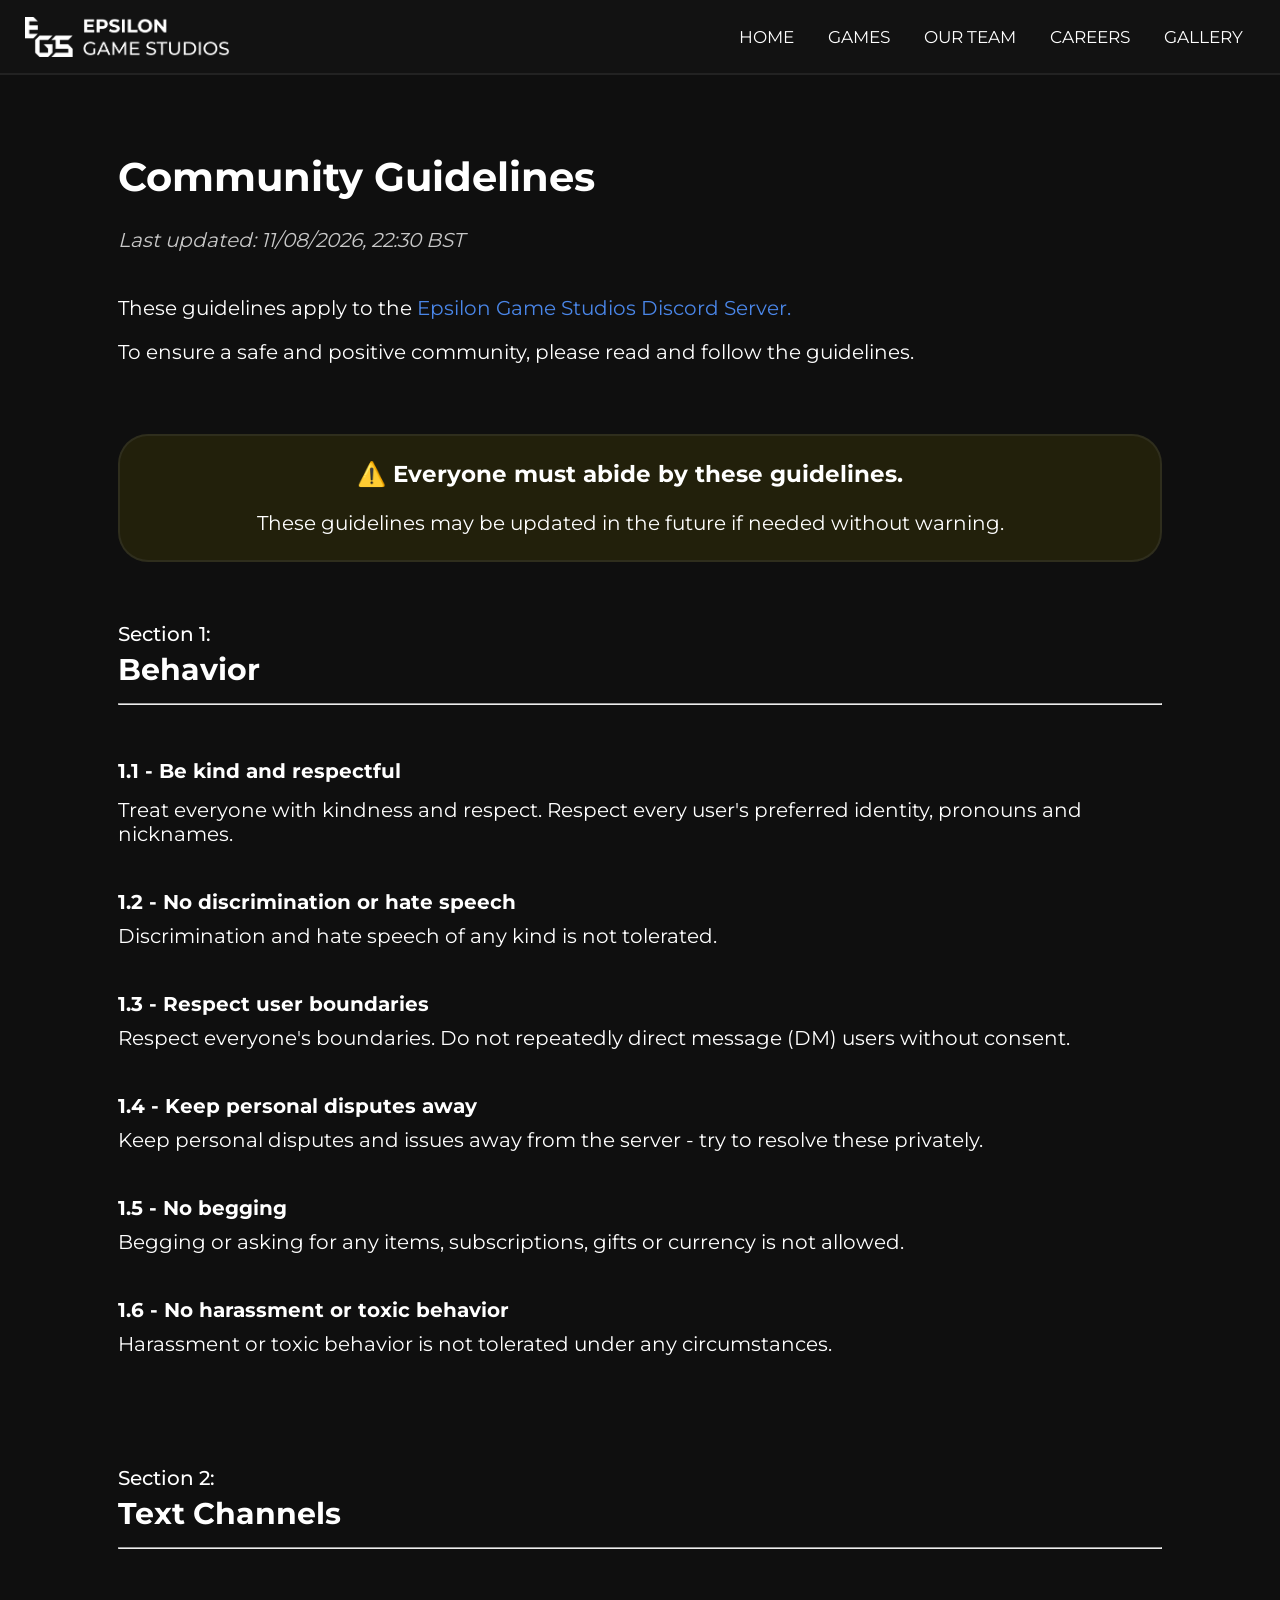
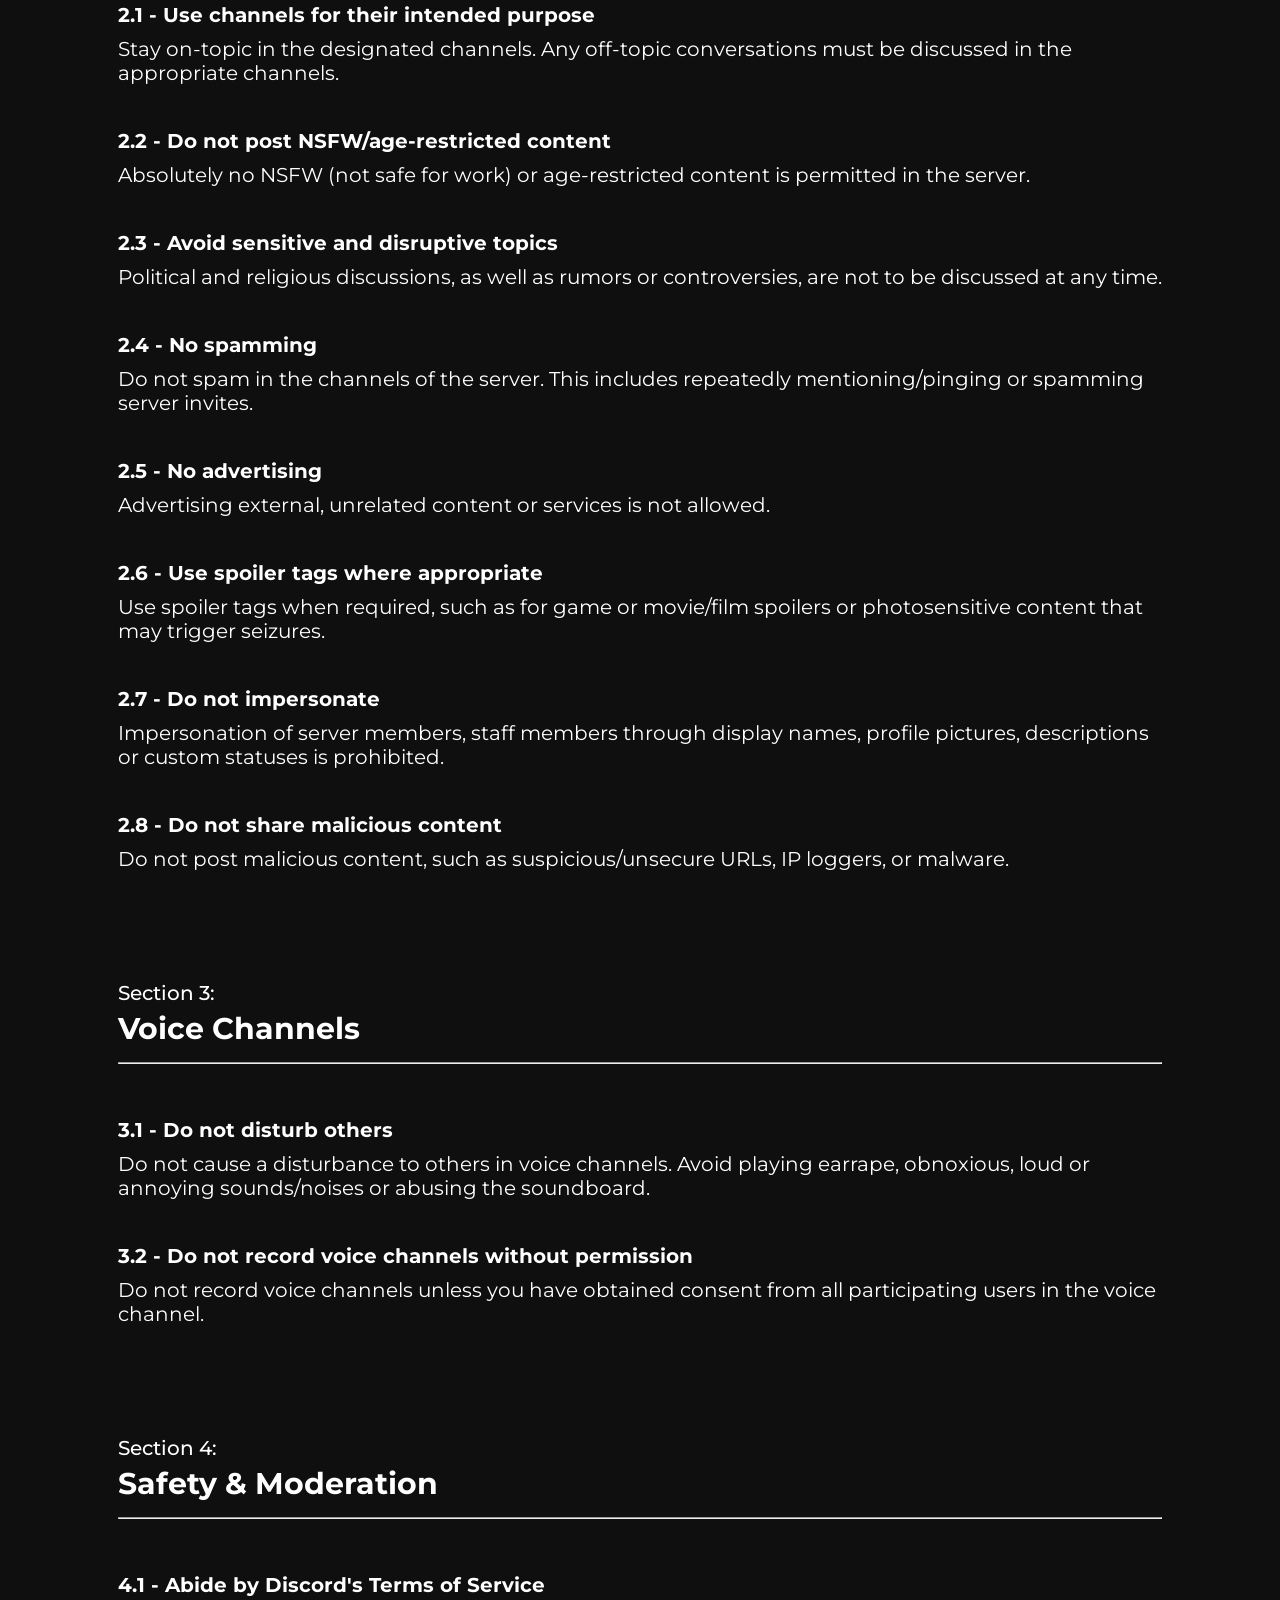
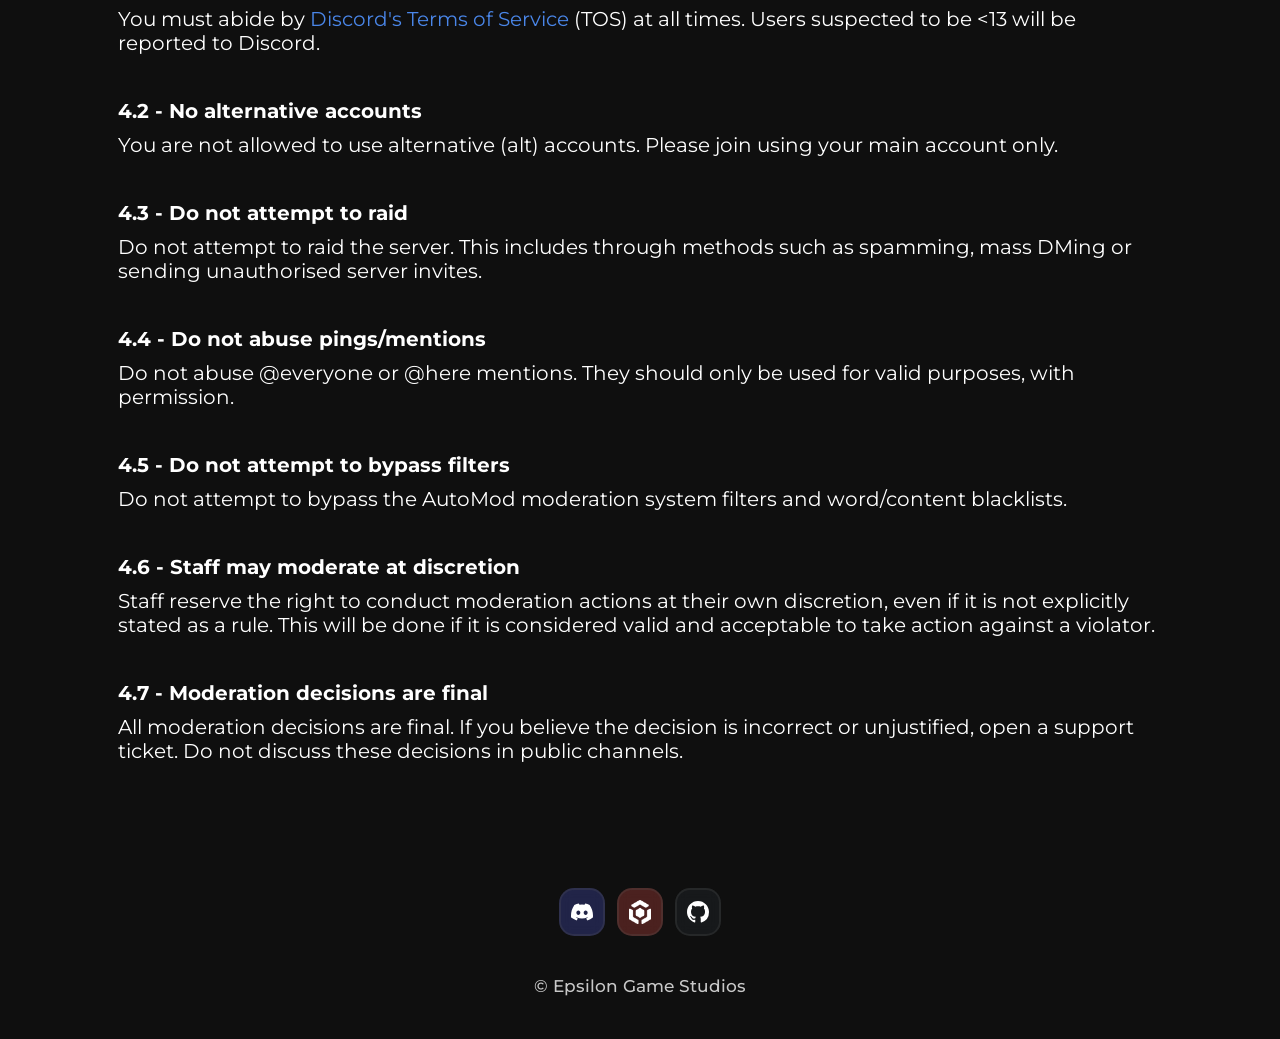
==== commit f99348e2: "Added experimental home page + more Removed gradient from the background on community-guidelines pag" ====
--- a/community-guidelines/index.html
+++ b/community-guidelines/index.html
@@ -3,11 +3,11 @@
 <!DOCTYPE html>
 <html>
     <head>
-        <title>EGS: Community Guidelines</title> <!-- TITLE -->
-        <link rel="Icon" href="images/egsFavicon.ico"> <!-- FAVICON -->
-        <link rel="stylesheet" type="text/css" href="style.css"> <!-- CSS STYLING LINKS -->
-        <link rel="stylesheet" type="text/css" href="topbar.css">
-        <link rel="stylesheet" type="text/css" href="sociallinks.css">
+        <title>EGS - Community Guidelines</title> <!-- TITLE -->
+        <link rel="Icon" href="../images/egsFavicon.ico"> <!-- FAVICON -->
+        <link rel="stylesheet" type="text/css" href="../style.css"> <!-- CSS STYLING LINKS -->
+        <link rel="stylesheet" type="text/css" href="../topbar.css">
+        <link rel="stylesheet" type="text/css" href="../sociallinks.css">
         <meta name="viewport" content="width=device-width, initial-scale=1.0"> <!-- META & OG TAGS -->
         <meta property="og:title" content="Epsilon Game Studios">
         <meta property="og:description" content="Community Guidelines">
@@ -15,10 +15,10 @@
     </head>
     <body>
         <header class="topbar">
-            <a href="https://epsilongamestudios.github.io"><img src="images/egsLogo.png" alt="Epsilon Game Studios logo" class="topbarlogo"></a>
+            <a href="https://epsilongamestudios.github.io"><img src="../images/egsLogo.png" alt="Epsilon Game Studios logo" class="topbarlogo"></a>
             <button class="menubtn" id="menuToggle">☰</button>
             <div class="topbarcont" id="navMenu">
-                <a href="https://sites.google.com/view/epsilongamestudios" class="topbarbtn tbbtn1" rel="noopener">
+                <a href="../index.html" class="topbarbtn tbbtn1" rel="noopener">
                     HOME
                 </a>
                 <a href="https://sites.google.com/view/epsilongamestudios/games" class="topbarbtn tbbtn1" rel="noopener">
@@ -189,15 +189,15 @@
         <footer>
             <div class="sociallinks"> <!-- SOCIAL LINKS (DISCORD/POLYTORIA/GITHUB/EGS)-->
                 <a href="https://discord.com/invite/q9bpSpbw6E" class="socialbtn discord" target="_blank" rel="noopener">
-                    <svg class="socialicon" viewBox="0 0 24 24" fill="currentColor">
+                    <svg class="socialicon" viewBox="0 0 24 24" fill="#ffffff">
                     <path d="M20.317 4.37a19.791 19.791 0 0 0-4.885-1.515.074.074 0 0 0-.079.037c-.21.375-.444.864-.608 1.25a18.27 18.27 0 0 0-5.487 0 12.64 12.64 0 0 0-.617-1.25.077.077 0 0 0-.079-.037A19.736 19.736 0 0 0 3.677 4.37a.07.07 0 0 0-.032.027C.533 9.046-.32 13.58.099 18.057a.082.082 0 0 0 .031.057 19.9 19.9 0 0 0 5.993 3.03.078.078 0 0 0 .084-.028c.462-.63.874-1.295 1.226-1.994.021-.041.001-.09-.041-.106a13.107 13.107 0 0 1-1.872-.892.077.077 0 0 1-.008-.128 10.2 10.2 0 0 0 .372-.292.074.074 0 0 1 .077-.01c3.928 1.793 8.18 1.793 12.061 0a.074.074 0 0 1 .078.01c.12.098.246.198.373.292a.077.077 0 0 1-.006.127 12.299 12.299 0 0 1-1.873.892.077.077 0 0 0-.041.107c.36.698.772 1.362 1.225 1.993a.076.076 0 0 0 .084.028 19.839 19.839 0 0 0 6.002-3.03.077.077 0 0 0 .032-.054c.5-5.177-.838-9.674-3.549-13.66a.061.061 0 0 0-.031-.028zM8.02 15.33c-1.183 0-2.157-1.085-2.157-2.419 0-1.333.956-2.419 2.157-2.419 1.21 0 2.176 1.096 2.157 2.42 0 1.333-.956 2.418-2.157 2.418zm7.975 0c-1.183 0-2.157-1.085-2.157-2.419 0-1.333.955-2.419 2.157-2.419 1.21 0 2.176 1.096 2.157 2.42 0 1.333-.946 2.418-2.157 2.418z"/>
                     </svg>
                 </a>
                 <a href="https://polytoria.com/guilds/5961" class="socialbtn polytoria" target="_blank" rel="noopener">
-                    <img src="images/polytoriaLogo.png" alt="Polytoria logo" class="socialicon">
+                    <img src="../images/polytoriaLogo.png" alt="Polytoria logo" class="socialicon">
                 </a>
                 <a href="https://github.com/EpsilonGameStudios" class="socialbtn github" target="_blank" rel="noopener">
-                    <svg class="socialicon" viewBox="0 0 24 24" fill="currentColor">
+                    <svg class="socialicon" viewBox="0 0 24 24" fill="#ffffff">
                     <path d="M12 0C5.37 0 0 5.37 0 12c0 5.31 3.435 9.795 8.205 11.385.6.105.825-.255.825-.57 0-.285-.015-1.23-.015-2.235-3.015.555-3.795-.735-4.035-1.41-.135-.345-.72-1.41-1.23-1.695-.42-.225-1.02-.78-.015-.795.945-.015 1.62.87 1.845 1.23 1.08 1.815 2.805 1.305 3.495.99.105-.78.42-1.305.765-1.605-2.67-.3-5.46-1.335-5.46-5.925 0-1.305.465-2.385 1.23-3.225-.12-.3-.54-1.53.12-3.18 0 0 1.005-.315 3.3 1.23.96-.27 1.98-.405 3-.405s2.04.135 3 .405c2.295-1.56 3.3-1.23 3.3-1.23.66 1.65.24 2.88.12 3.18.765.84 1.23 1.905 1.23 3.225 0 4.605-2.805 5.625-5.475 5.925.435.375.81 1.095.81 2.22 0 1.605-.015 2.895-.015 3.3 0 .315.225.69.825.57A12.02 12.02 0 0 0 24 12c0-6.63-5.37-12-12-12z"/>
                     </svg>
                 </a>
--- a/style.css
+++ b/style.css
@@ -0,0 +1,200 @@
+/* FONT */
+@font-face{
+  font-family: 'Montserrat';
+  src: url('fonts/Montserrat-VariableFont_wght.ttf') format('truetype');
+}
+
+/* BODY AND CONTENT STYLING */
+html,body{
+  margin: 0;
+  padding: 0;
+  width: 100%;
+  max-width: 100%;
+  overflow-x: hidden;
+  background-color: rgb(15, 15, 15);
+}
+body{
+  font-family: 'Montserrat';
+  background-repeat: no-repeat;
+  background-position: center top;
+  background-size: cover;
+  display: flex;
+  flex-direction: column;
+  min-height: 100vh;
+  min-height: 100dvh;
+  color:#ffffff;
+}
+.content{
+  flex: 1 0 auto; 
+}
+.container{
+  width: 100%;
+  max-width: 1200px;
+  margin: 0 auto;
+  padding-left: 20px;
+  padding-right: 20px;
+}
+.container a{
+  color: #4a86e8;
+  text-decoration: none;
+}
+.container a:hover{
+  text-decoration: underline;
+}
+
+/* HEADER STYLING */
+.header{
+  width: 100vw;
+  max-width: none;
+  position: relative;
+  left: 50%;
+  right: 50%;
+  margin-left: -50vw;
+  margin-right: -50vw;
+  text-align: center;
+  font-size: 30px;
+  padding: 175px 125px; 
+  background-image: linear-gradient(to bottom, rgba(15, 15, 15, 0) 80%, rgb(15, 15, 15) 100%), url('images/egsBG.jpg');
+  background-size: cover;
+  background-position: center;
+}
+
+/* TEXTBOX STYLING */
+.textbox, .textbox2, .textbox3{
+  width: 90%;
+  max-width: 1100px; 
+  margin: 20px auto;
+  text-align: left;
+  font-size: 20px;
+}
+.textbox{
+  padding: 50px 0px 30px 0px;
+}
+.textbox2{
+  padding-left: 30px;
+  padding-right: 50px;
+  padding-bottom: 5px;
+  background-color: rgba(94, 85, 3, 0.25);
+  border: 2px solid rgba(100, 100, 100, 0.2);
+  border-radius: 30px;
+  text-align: center;
+}
+.textbox3{
+  padding: 30px 0px 10px 0px;
+}
+.textbox3 strong{
+  margin: 0;
+}
+.textbox3 p{
+  margin: 0;
+  padding-top: 10px;
+  padding-bottom: 20px;
+}
+ol{
+  list-style-type: none;
+  padding-left: 0;
+}
+
+/* FOOTER STYLING */
+footer{
+  color: rgb(200, 200, 200);
+  text-align: center;
+  padding-top: 25px;
+  padding-bottom: 5px;
+  margin-top: auto;
+  width: 100%;
+}
+footer p{
+  font-size: 17px;
+  font-weight: 500;
+  margin: 0;
+}
+
+/* PAGE BUTTONS STYLING */
+.pagelinks{
+  display: flex;
+  gap: 30px;
+  margin: 30px auto;
+  width: 90%;
+  padding-top: 25px;
+  padding-bottom: 25px;
+  flex-direction: column;
+  align-items: center;
+  max-width: 1200px;
+}
+a.pagebtn{
+  display: flex;
+  align-items: center;
+  justify-content: center;
+  padding: 20px 20px;
+  border-radius: 15px;
+  font: 500 35px 'Montserrat', sans-serif;
+  color: #ffffff;
+  text-decoration: none;
+  backdrop-filter: blur(6px);
+  border: 2px solid rgba(100, 100, 100, 0.2);
+  transition: transform 0.2s, background-color 0.2s, box-shadow 0.2s;
+  width: 100%;
+  box-sizing: border-box;
+  background-color: rgba(30, 30, 30, 0.4);
+  text-align: center;
+}
+a.pagebtn:hover{
+  transform: translateY(-1px);
+  box-shadow: 0 5px 15px rgba(0, 0, 0, 0.3);
+  background-color: rgba(30, 30, 30, 0.9);
+  text-decoration: none;
+}
+
+
+
+/* OPTIMISATION FOR MOBILE DEVICES/PORTRAIT/SMALLER WINDOWS */
+@media (max-width: 600px){
+  .logo,.title{
+    position: static;
+    transform: none;
+    left: auto;
+    margin: 0 auto;
+    display: block;
+    text-align: center;
+  }
+  .logo{
+    margin-top: calc(20px + env(safe-area-inset-top, 0px));
+    height: auto;
+    max-height: 50px;
+    width: auto;
+  }
+  .title{
+    margin-top: 15px;
+    margin-bottom: 25px;
+    font-size: 28px;
+    height: auto;
+  }
+  html,body{
+    -ms-overflow-style: none;
+    scrollbar-width: none;
+  }
+  html::-webkit-scrollbar,body::-webkit-scrollbar{
+    display: none;
+  }
+  .textbox, .textbox2, .textbox3 {
+    width: 100%;
+    margin-left: 0;
+    margin-right: 0;
+    padding-left: 20px;
+    padding-right: 20px;
+    font-size: 18px;
+  }
+  .header {
+    padding-left: 20px;
+    padding-right: 20px;
+    text-align: center;
+  }
+  a.pagebtn{
+    font-size: 25px;
+  }
+}
+
+*,*::before,*::after{
+  box-sizing: border-box;
+}
--- a/topbar.css
+++ b/topbar.css
@@ -0,0 +1,97 @@
+/* TOPBAR STYLING */
+.topbar{
+    position: fixed;
+    width: 100%;
+    height: 75px;
+    z-index: 1000;
+    box-sizing: border-box;
+    display: flex;
+    align-items: center;
+    justify-content: space-between;
+    padding: 0 2px;
+    background-color: rgba(20, 20, 20, 0.7);
+    backdrop-filter: blur(10px);
+    -webkit-backdrop-filter: blur(10px);
+    color: #ffffff;
+    border-bottom: 2px solid rgba(100, 100, 100, 0.2); 
+}
+.topbarlogo{
+    position: absolute;
+    top: 17px;
+    left: 25px;
+    height: 40px;
+    width: auto; 
+}
+
+/* TOPBAR BUTTONS CONTAINER STYLING */
+.topbarcont{
+    display: flex;
+    margin-left: auto; 
+    padding-right: 20px;
+    gap: 4px;
+}
+.topbarbtn{
+    margin-left: auto;
+    margin-right: auto;
+    padding: 13px 15px;
+    border-radius: 15px;
+    font: 400 17px 'Montserrat', sans-serif;
+    color: #fff; text-decoration: none;
+    background-color: rgba(30, 30, 30, 0);
+    transition: background-color 0.2s;
+}
+.topbarbtn:hover{
+    background-color: rgba(30, 30, 30, 1);
+}
+
+/* TOPBAR DROPDOWN BUTTON STYLING (MOBILE/SMALLER DISPLAYS) */
+.menubtn{
+    display: none;
+    background: none;
+    border: none;
+    color: white;
+    font-size: 30px;
+    cursor: pointer;
+    margin-left: auto;
+    z-index: 1100;
+    margin-right: 15px;
+    transition: background-color 0.2s;
+    border-radius: 15px;
+    padding: 5px 13px;
+}
+.menubtn:hover{
+    background-color: rgba(30, 30, 30, 1);
+}
+
+/* TOPBAR DROPDOWN MENU STYLING (MOBILE/SMALLER DISPLAYS) */
+@media(max-width: 850px){
+    .menubtn{
+        display: block;
+    }
+    .topbarcont{
+        position: fixed;
+        top: 75px; 
+        left: 0;
+        width: 100%;
+        height: auto; 
+        background-color: rgba(20, 20, 20, 1);
+        flex-direction: column;
+        padding: 15px; 
+        gap: 15px;
+        opacity: 0;
+        transform: translateY(-20px);
+        pointer-events: none;
+        transition: transform 0.3s ease-in-out, opacity 0.3s ease-in-out;
+        box-shadow: 0 10px 30px rgba(0, 0, 0, 0.5);
+        border-bottom: 2px solid rgba(100, 100, 100, 0.2); 
+    }
+    .topbarcont.open{
+        opacity: 1;
+        transform: translateY(0);
+        pointer-events: auto;
+    }
+    .topbarbtn{
+        width: 100%;
+        margin: 0;
+    }
+}
--- a/sociallinks.css
+++ b/sociallinks.css
@@ -0,0 +1,63 @@
+/* SOCIAL LINKS CONTAINER STYLING */
+.sociallinks{
+    display: flex;
+    justify-content: center;
+    flex-wrap: wrap; gap: 12px;
+    margin: 30px auto;
+    width: 90%;
+    padding-bottom: 10px;
+}
+
+/* SOCIAL LINK BUTTONS STYLING */
+.socialbtn{
+    display: inline-flex;
+    align-items: center;
+    gap: 10px;
+    padding: 10px;
+    border-radius: 15px;
+    font: 600 15px 'Montserrat', sans-serif;
+    font-size: 15px;
+    color: #fff; text-decoration: none;
+    backdrop-filter: blur(6px);
+    border: 2px solid transparent;
+    transition: transform 0.2s, background-color 0.2s, box-shadow 0.2s;
+}
+.socialbtn:hover{
+    transform: translateY(-1px);
+    box-shadow: 0 5px 15px rgba(0, 0, 0, 0.3);
+}
+.socialicon{
+    height: auto;
+    width: 22px;
+    object-fit: contain;
+    display: block;
+    flex-shrink: 0;
+}
+
+/* DISCORD SOCIAL LINK BUTTON STYLING */
+.discord{
+    background-color: rgba(88, 101, 242, 0.25);
+    border-color: rgba(100, 100, 100, 0.2);
+}
+.discord:hover{
+    background-color: rgba(88, 101, 242, 0.85);
+}
+
+/* POLYTORIA SOCIAL LINK BUTTON STYLING */
+.polytoria{
+    background-color: rgba(255, 89, 81, 0.25);
+    border-color: rgba(100, 100, 100, 0.2);
+}
+.polytoria:hover{
+    background-color: rgba(255, 89, 81, 0.85);
+}
+
+/* GITHUB SOCIAL LINK BUTTON STYLING */
+.github{
+    background-color: rgba(36, 41, 47, 0.4);
+    border-color: rgba(100, 100, 100, 0.2);
+}
+.github:hover{
+    background-color: rgba(36, 41, 47, 0.9);
+}
+
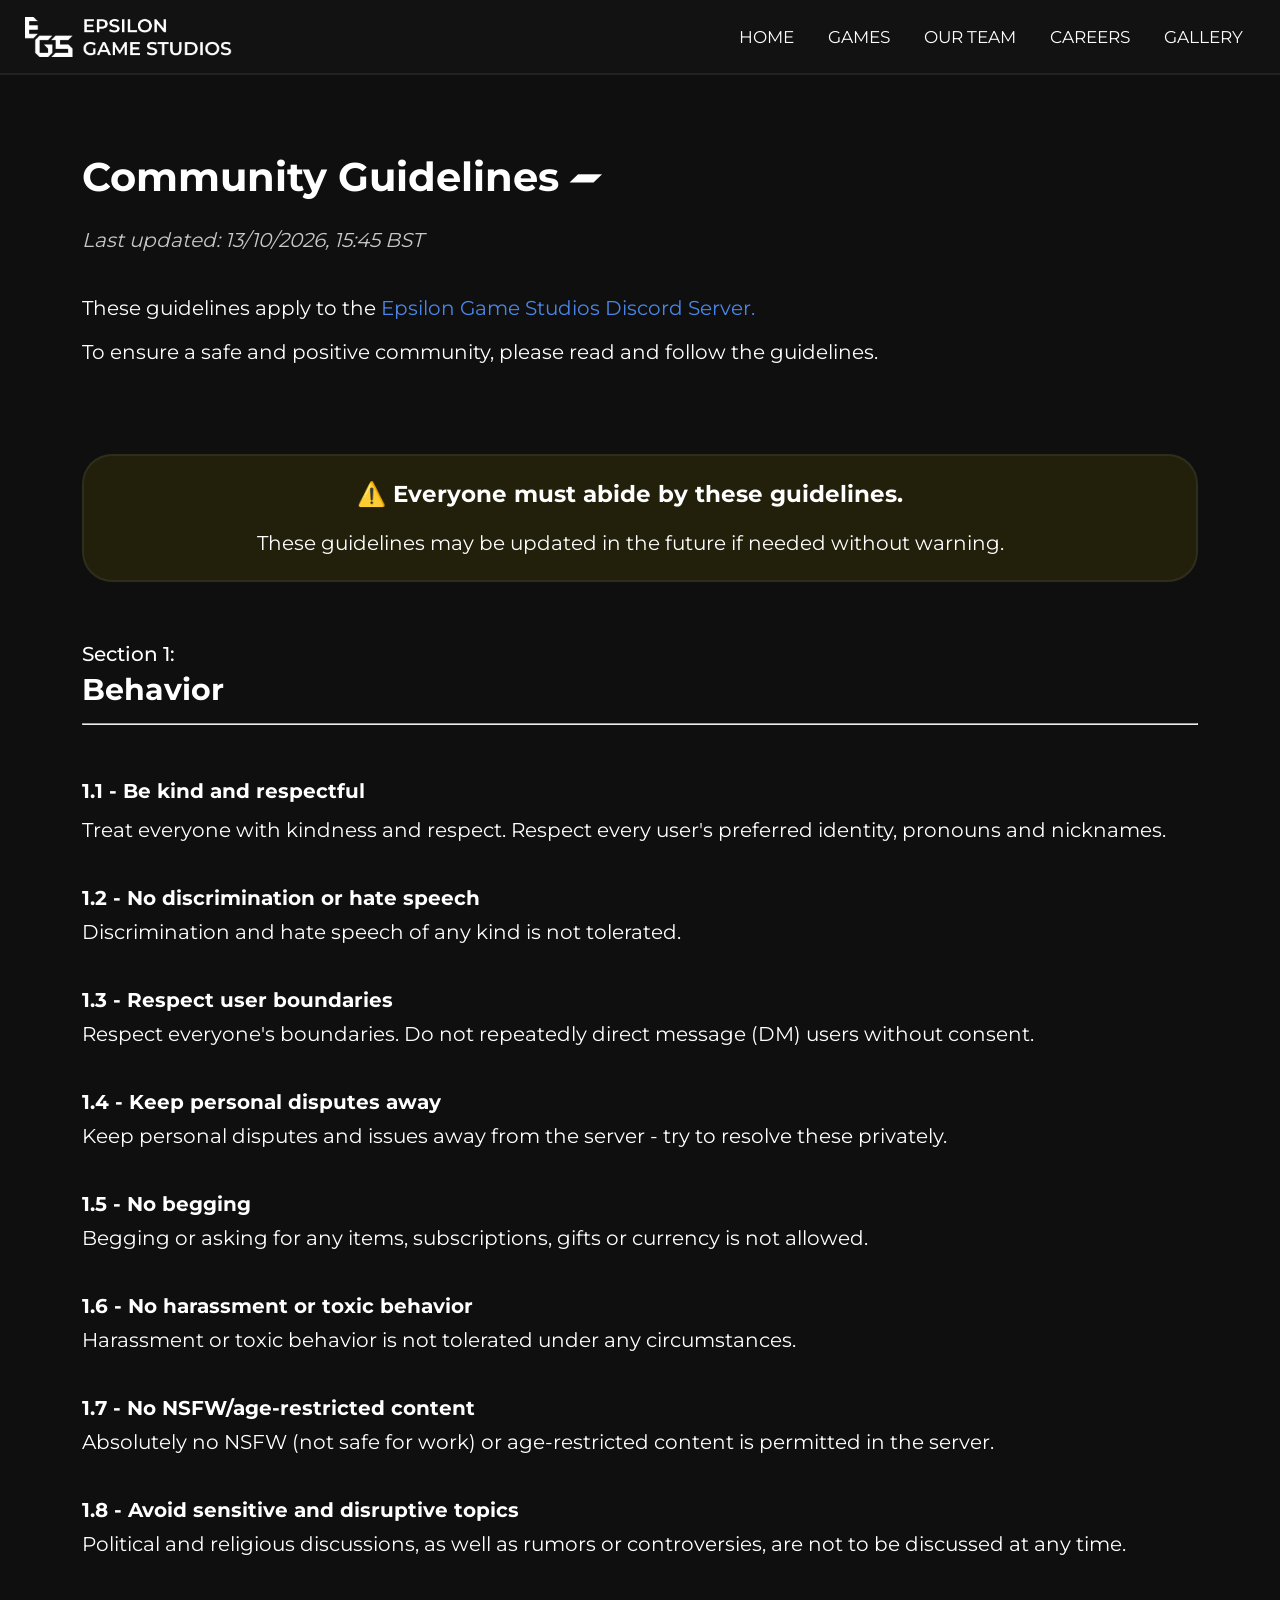
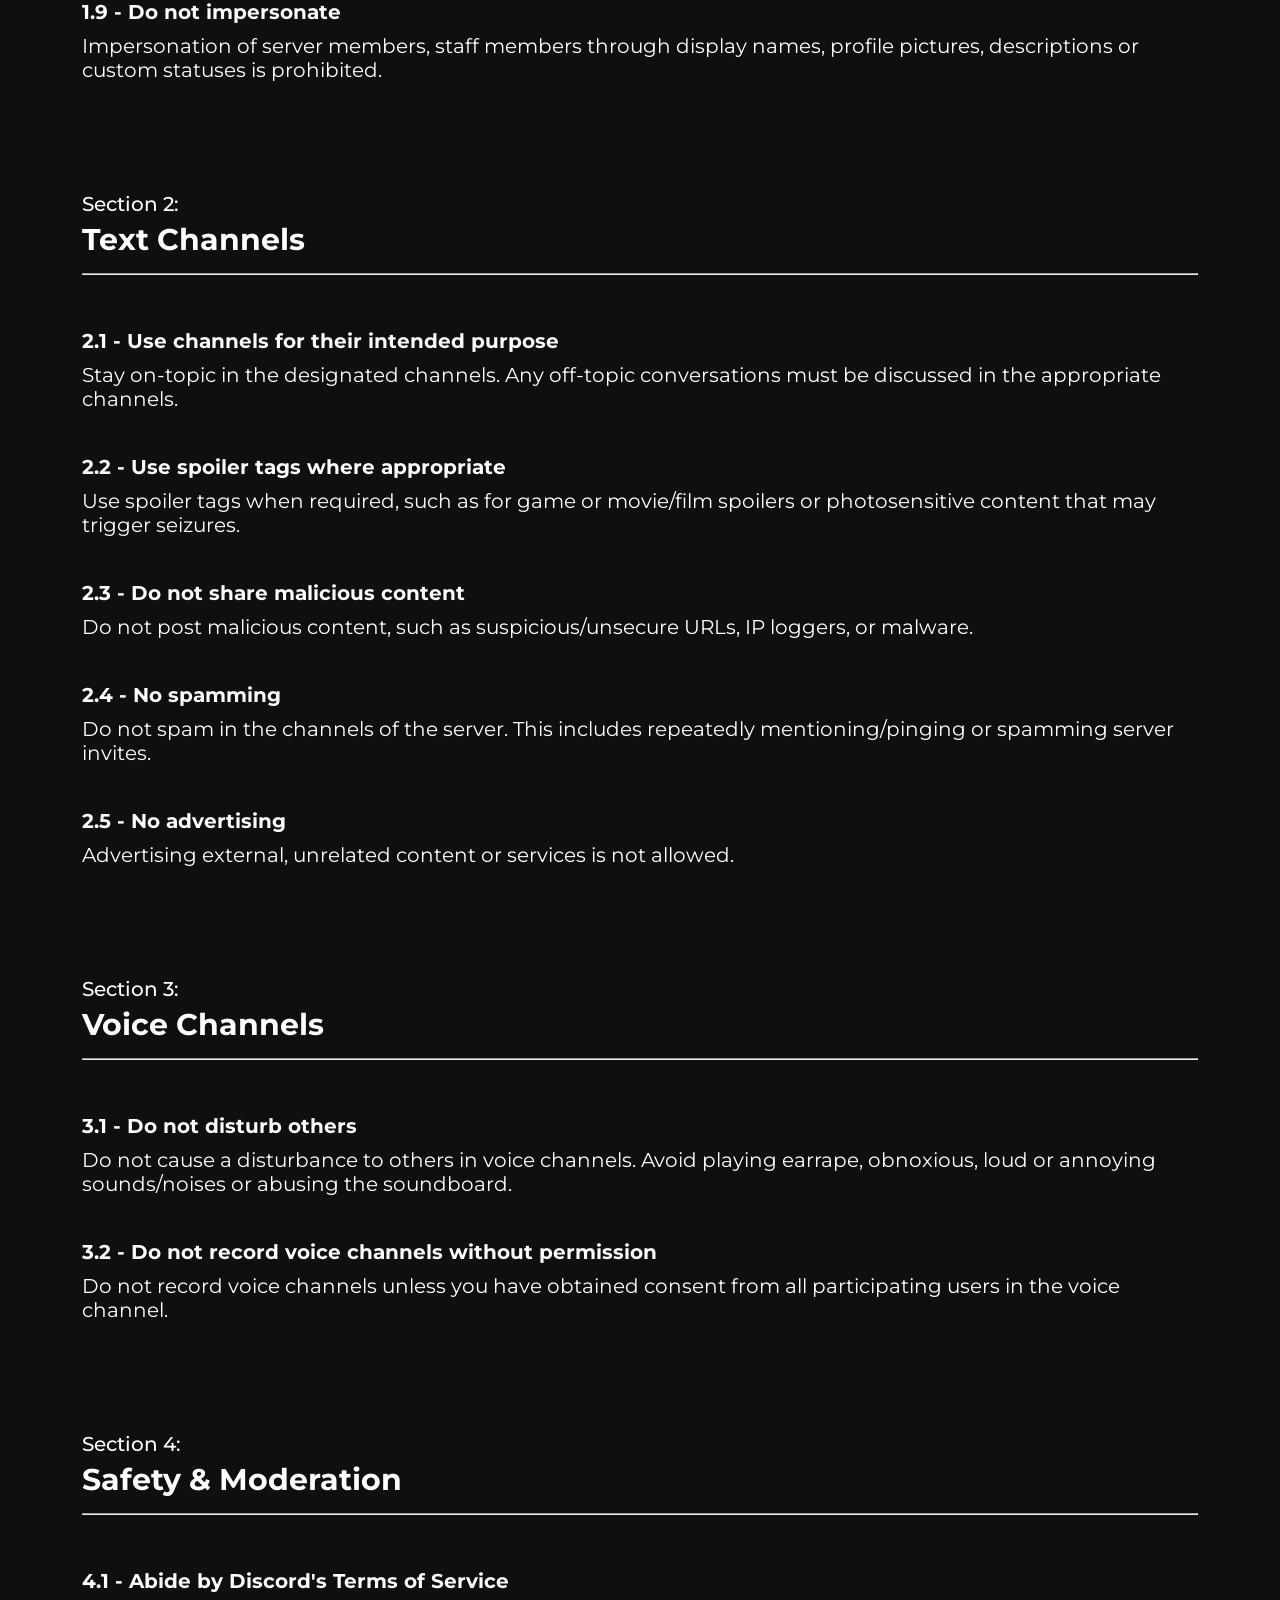
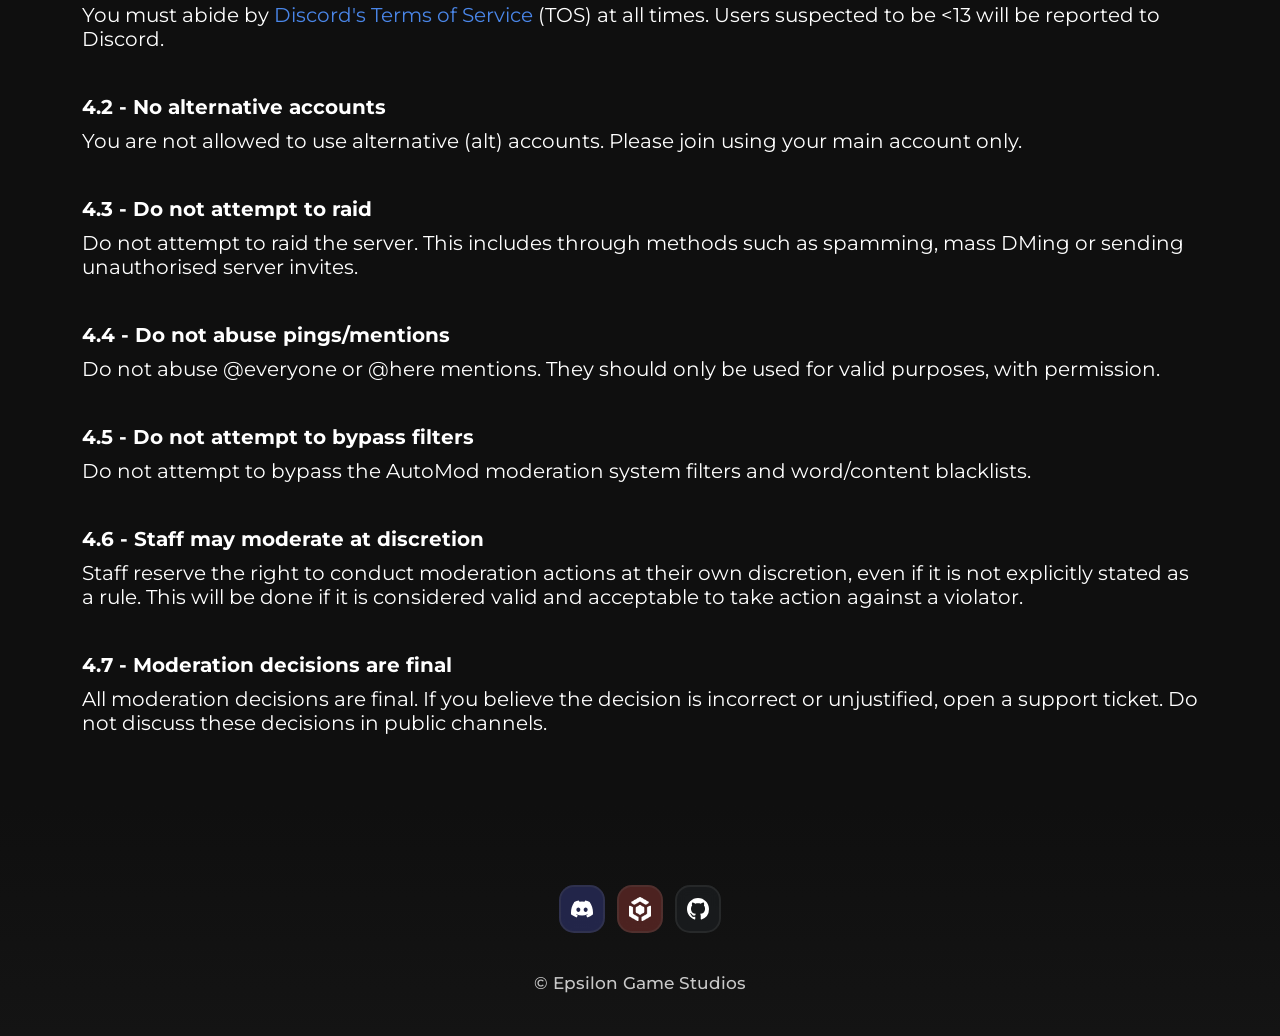
==== commit fd28e616: "CSS update, guidelines update Updated CSS (added background to pagelinks, fixed spacing and sizing, " ====
--- a/community-guidelines/index.html
+++ b/community-guidelines/index.html
@@ -37,8 +37,8 @@
         </header>
         <main class="content container">
             <div class="textbox" style="margin-top: 75px;">
-                <h1>Community Guidelines</h1>
-                <i style="color: rgb(200, 200, 200);">Last updated: 11/08/2026, 22:30 BST</i> <!-- LAST UPDATED DATE -->
+                <h1>Community Guidelines <span style="display: inline-block; transform: scaleY(0.5);">▰</span></h1>
+                <i style="color: rgb(200, 200, 200);">Last updated: 13/10/2026, 15:45 BST</i> <!-- LAST UPDATED DATE -->
                 <br><Br>
                 <p>These guidelines apply to the <a href="https://discord.gg/q9bpSpbw6E" target="_blank" rel="noopener">Epsilon Game Studios Discord Server.</a></p>
                 <p>To ensure a safe and positive community, please read and follow the guidelines.<p></p>
@@ -81,6 +81,21 @@
                         <strong>1.6 - No harassment or toxic behavior</strong>
                         <p>Harassment or toxic behavior is not tolerated under any circumstances.</p>
                     </li>
+                    <br>
+                    <li>
+                        <strong>1.7 - No NSFW/age-restricted content</strong>
+                        <p>Absolutely no NSFW (not safe for work) or age-restricted content is permitted in the server.</p>
+                    </li>
+                    <br>
+                    <li>
+                        <strong>1.8 - Avoid sensitive and disruptive topics</strong>
+                        <p>Political and religious discussions, as well as rumors or controversies, are not to be discussed at any time.</p>
+                    </li>
+                    <br>
+                    <li>
+                        <strong>1.9 - Do not impersonate</strong>
+                        <p>Impersonation of server members, staff members through display names, profile pictures, descriptions or custom statuses is prohibited.</p>
+                    </li>
                 </ol>
             </div>
             <div class="textbox3">
@@ -94,13 +109,13 @@
                     </li>
                     <br>
                     <li>
-                        <strong>2.2 - Do not post NSFW/age-restricted content</strong>
-                        <p>Absolutely no NSFW (not safe for work) or age-restricted content is permitted in the server.</p>
-                    </li>
-                    <br>
-                    <li>
-                        <strong>2.3 - Avoid sensitive and disruptive topics</strong>
-                        <p>Political and religious discussions, as well as rumors or controversies, are not to be discussed at any time.</p>
+                        <strong>2.2 - Use spoiler tags where appropriate</strong>
+                        <p>Use spoiler tags when required, such as for game or movie/film spoilers or photosensitive content that may trigger seizures.</p>
+                    </li>
+                    <br>
+                    <li>
+                        <strong>2.3 - Do not share malicious content</strong>
+                        <p>Do not post malicious content, such as suspicious/unsecure URLs, IP loggers, or malware.</p>
                     </li>
                     <br>
                     <li>
@@ -111,21 +126,6 @@
                     <li>
                         <strong>2.5 - No advertising</strong>
                         <p>Advertising external, unrelated content or services is not allowed.</p>
-                    </li>
-                    <br>
-                    <li>
-                        <strong>2.6 - Use spoiler tags where appropriate</strong>
-                        <p>Use spoiler tags when required, such as for game or movie/film spoilers or photosensitive content that may trigger seizures.</p>
-                    </li>
-                    <br>
-                    <li>
-                        <strong>2.7 - Do not impersonate</strong>
-                        <p>Impersonation of server members, staff members through display names, profile pictures, descriptions or custom statuses is prohibited.</p>
-                    </li>
-                    <br>
-                    <li>
-                        <strong>2.8 - Do not share malicious content</strong>
-                        <p>Do not post malicious content, such as suspicious/unsecure URLs, IP loggers, or malware.</p>
                     </li>
                 </ol>
             </div>
--- a/style.css
+++ b/style.css
@@ -12,6 +12,7 @@
   max-width: 100%;
   overflow-x: hidden;
   background-color: rgb(15, 15, 15);
+  scroll-behavior: smooth;
 }
 body{
   font-family: 'Montserrat';
@@ -29,7 +30,7 @@
 }
 .container{
   width: 100%;
-  max-width: 1200px;
+  max-width: 1440px;
   margin: 0 auto;
   padding-left: 20px;
   padding-right: 20px;
@@ -45,6 +46,7 @@
 /* HEADER STYLING */
 .header{
   width: 100vw;
+  height: 100vh;
   max-width: none;
   position: relative;
   left: 50%;
@@ -57,18 +59,34 @@
   background-image: linear-gradient(to bottom, rgba(15, 15, 15, 0) 80%, rgb(15, 15, 15) 100%), url('images/egsBG.jpg');
   background-size: cover;
   background-position: center;
+  align-items: center;
+  justify-content: center;
+  display: flex;
+}
+a.arrow{
+  position: absolute;
+  bottom: 50px;
+  font-size: 45px;
+  color: rgba(255, 255, 255, 0.75);
+  text-decoration: none;
+  z-index: 10;
+  rotate: 90deg;
+  transition: color 0.2s;
+}
+a.arrow:hover{
+  text-decoration: none;
+  color: rgba(255, 255, 255, 1);
 }
 
 /* TEXTBOX STYLING */
-.textbox, .textbox2, .textbox3{
+.textbox, .textbox2, .textbox3, .textbox4{
   width: 90%;
-  max-width: 1100px; 
   margin: 20px auto;
   text-align: left;
   font-size: 20px;
 }
 .textbox{
-  padding: 50px 0px 30px 0px;
+  padding: 50px 0px 50px 0px;
 }
 .textbox2{
   padding-left: 30px;
@@ -90,6 +108,9 @@
   padding-top: 10px;
   padding-bottom: 20px;
 }
+.textbox4{
+  padding: 50px 0px 0px 0px;
+}
 ol{
   list-style-type: none;
   padding-left: 0;
@@ -99,10 +120,11 @@
 footer{
   color: rgb(200, 200, 200);
   text-align: center;
-  padding-top: 25px;
+  padding-top: 50px;
   padding-bottom: 5px;
   margin-top: auto;
   width: 100%;
+  background-image: linear-gradient(to bottom, rgb(15, 15, 15), rgb(20, 20, 20));
 }
 footer p{
   font-size: 17px;
@@ -111,24 +133,29 @@
 }
 
 /* PAGE BUTTONS STYLING */
+.pagelinkscont{
+  background-color: rgba(20, 20, 20, 0.7);
+  border: 2px solid rgba(100, 100, 100, 0.2); 
+  border-radius: 50px;
+  padding: 30px;
+  max-width: 750px;
+  margin: 50px auto;
+}
 .pagelinks{
   display: flex;
   gap: 30px;
-  margin: 30px auto;
-  width: 90%;
-  padding-top: 25px;
-  padding-bottom: 25px;
+  margin: 0;
+  width: 100%;
   flex-direction: column;
   align-items: center;
-  max-width: 1200px;
 }
 a.pagebtn{
   display: flex;
   align-items: center;
   justify-content: center;
-  padding: 20px 20px;
-  border-radius: 15px;
-  font: 500 35px 'Montserrat', sans-serif;
+  padding: 17px 17px;
+  border-radius: 30px;
+  font: 500 30px 'Montserrat', sans-serif;
   color: #ffffff;
   text-decoration: none;
   backdrop-filter: blur(6px);
@@ -144,6 +171,46 @@
   box-shadow: 0 5px 15px rgba(0, 0, 0, 0.3);
   background-color: rgba(30, 30, 30, 0.9);
   text-decoration: none;
+}
+
+/* PARTNERS SHOWCASE STYLING */
+.partnershowcase{
+    display: flex;
+    justify-content: center;
+    flex-wrap: wrap; gap: 12px;
+    margin: 30px auto;
+    width: 90%;
+    padding-bottom: 50px;
+}
+a.partnercont{
+    display: flex;
+    align-items: center;
+    justify-content: center;
+    gap: 15px;
+    padding: 17px;
+    border-radius: 30px;
+    font: 500 25px 'Montserrat', sans-serif;
+    color: #ffffff;
+    text-decoration: none;
+    backdrop-filter: blur(6px);
+    border: 2px solid rgba(100, 100, 100, 0.2);
+    background-color: rgba(30, 30, 30, 0.4);
+}
+.partnericon{
+    height: auto;
+    width: 40px;
+    object-fit: contain;
+    display: block;
+    flex-shrink: 0;
+}
+a.partnercont:hover{
+  text-decoration: none;
+}
+a.finstercorp{
+    background-color: rgba(110, 44, 197, 0.1);
+}
+a.serratstudios{
+    background-color: rgba(206, 132, 20, 0.1);
 }
 
 
@@ -177,7 +244,7 @@
   html::-webkit-scrollbar,body::-webkit-scrollbar{
     display: none;
   }
-  .textbox, .textbox2, .textbox3 {
+  .textbox, .textbox2, .textbox3, .textbox4{
     width: 100%;
     margin-left: 0;
     margin-right: 0;
@@ -185,16 +252,26 @@
     padding-right: 20px;
     font-size: 18px;
   }
-  .header {
+  .header{
     padding-left: 20px;
     padding-right: 20px;
     text-align: center;
+    font-size: 25px;
+  }
+  .pagelinkscont{
+    width: 90%;
   }
   a.pagebtn{
     font-size: 25px;
   }
+  a.partnercont{
+    font-size: 20px;
+  }
+  .partnericon{
+    width: 35px;
+  }
 }
 
 *,*::before,*::after{
   box-sizing: border-box;
-}+}
--- a/topbar.css
+++ b/topbar.css
@@ -56,7 +56,7 @@
     z-index: 1100;
     margin-right: 15px;
     transition: background-color 0.2s;
-    border-radius: 15px;
+    border-radius: 20px;
     padding: 5px 13px;
 }
 .menubtn:hover{
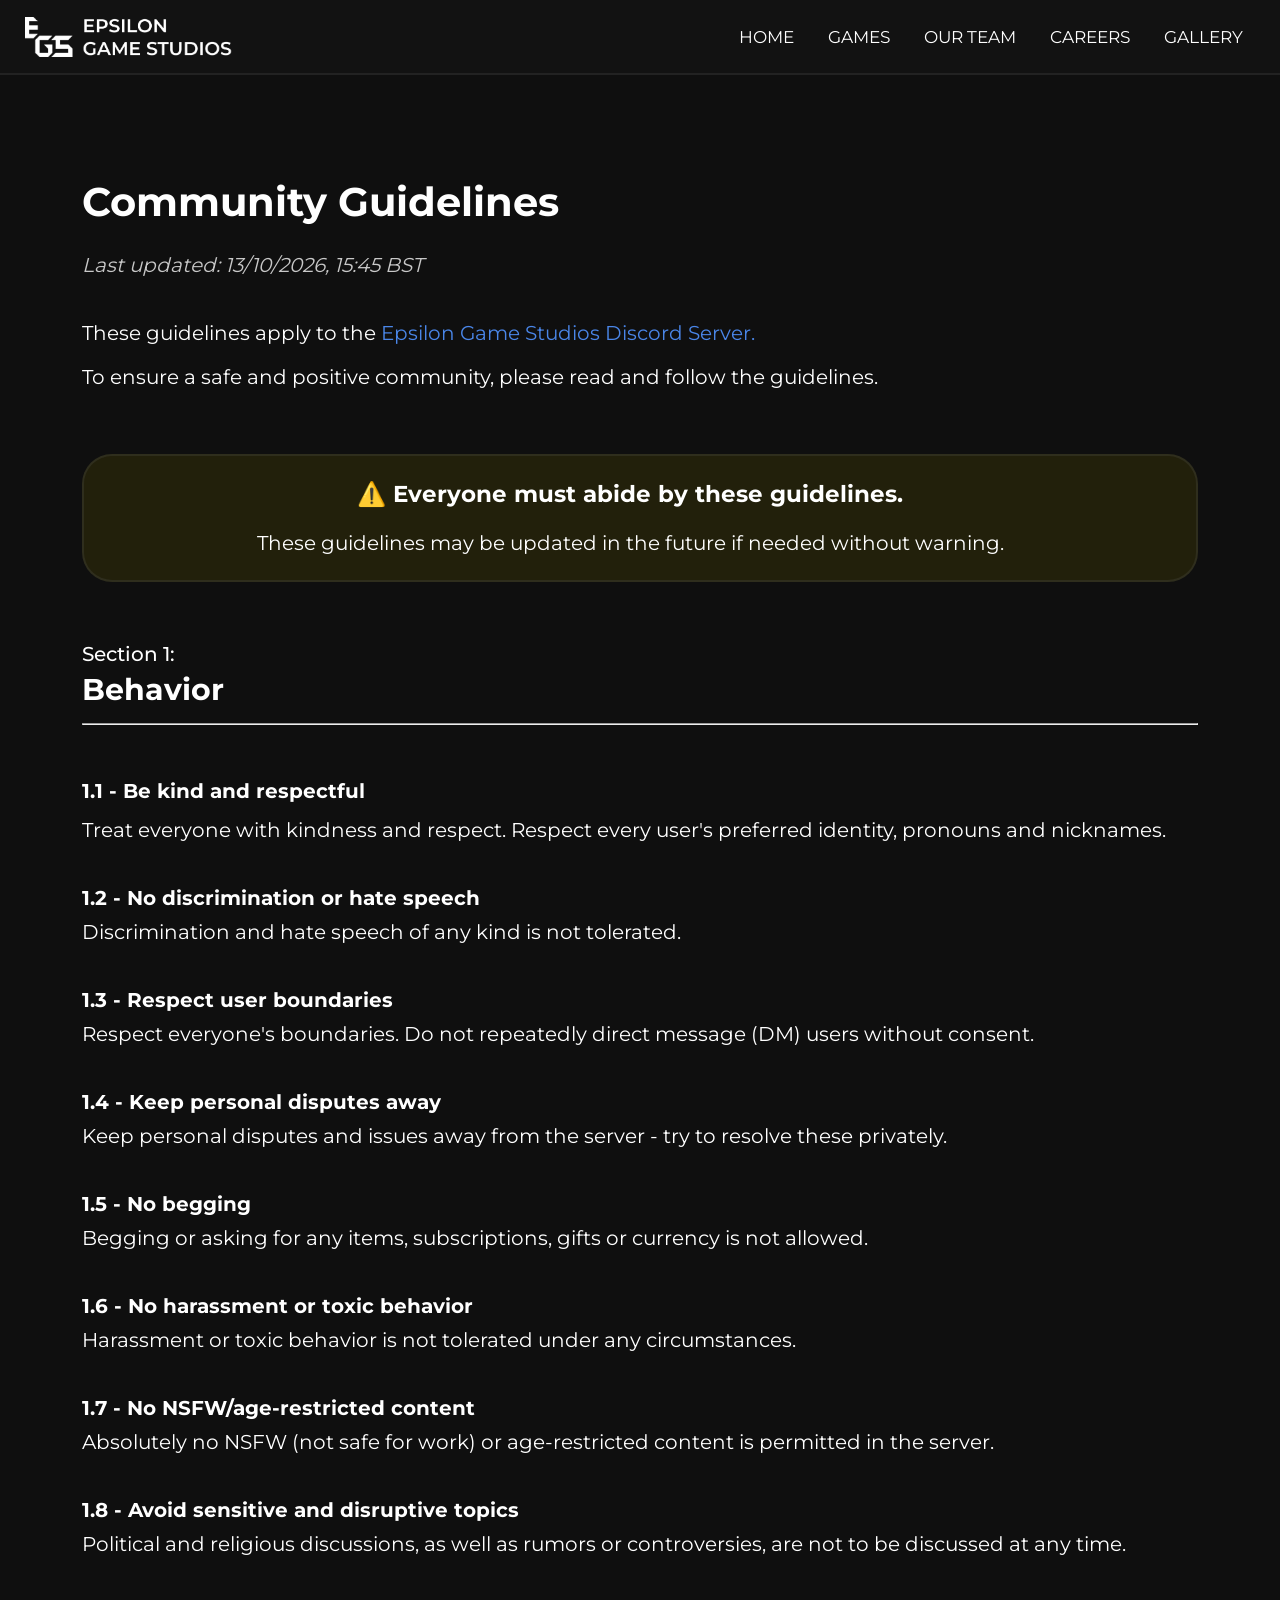
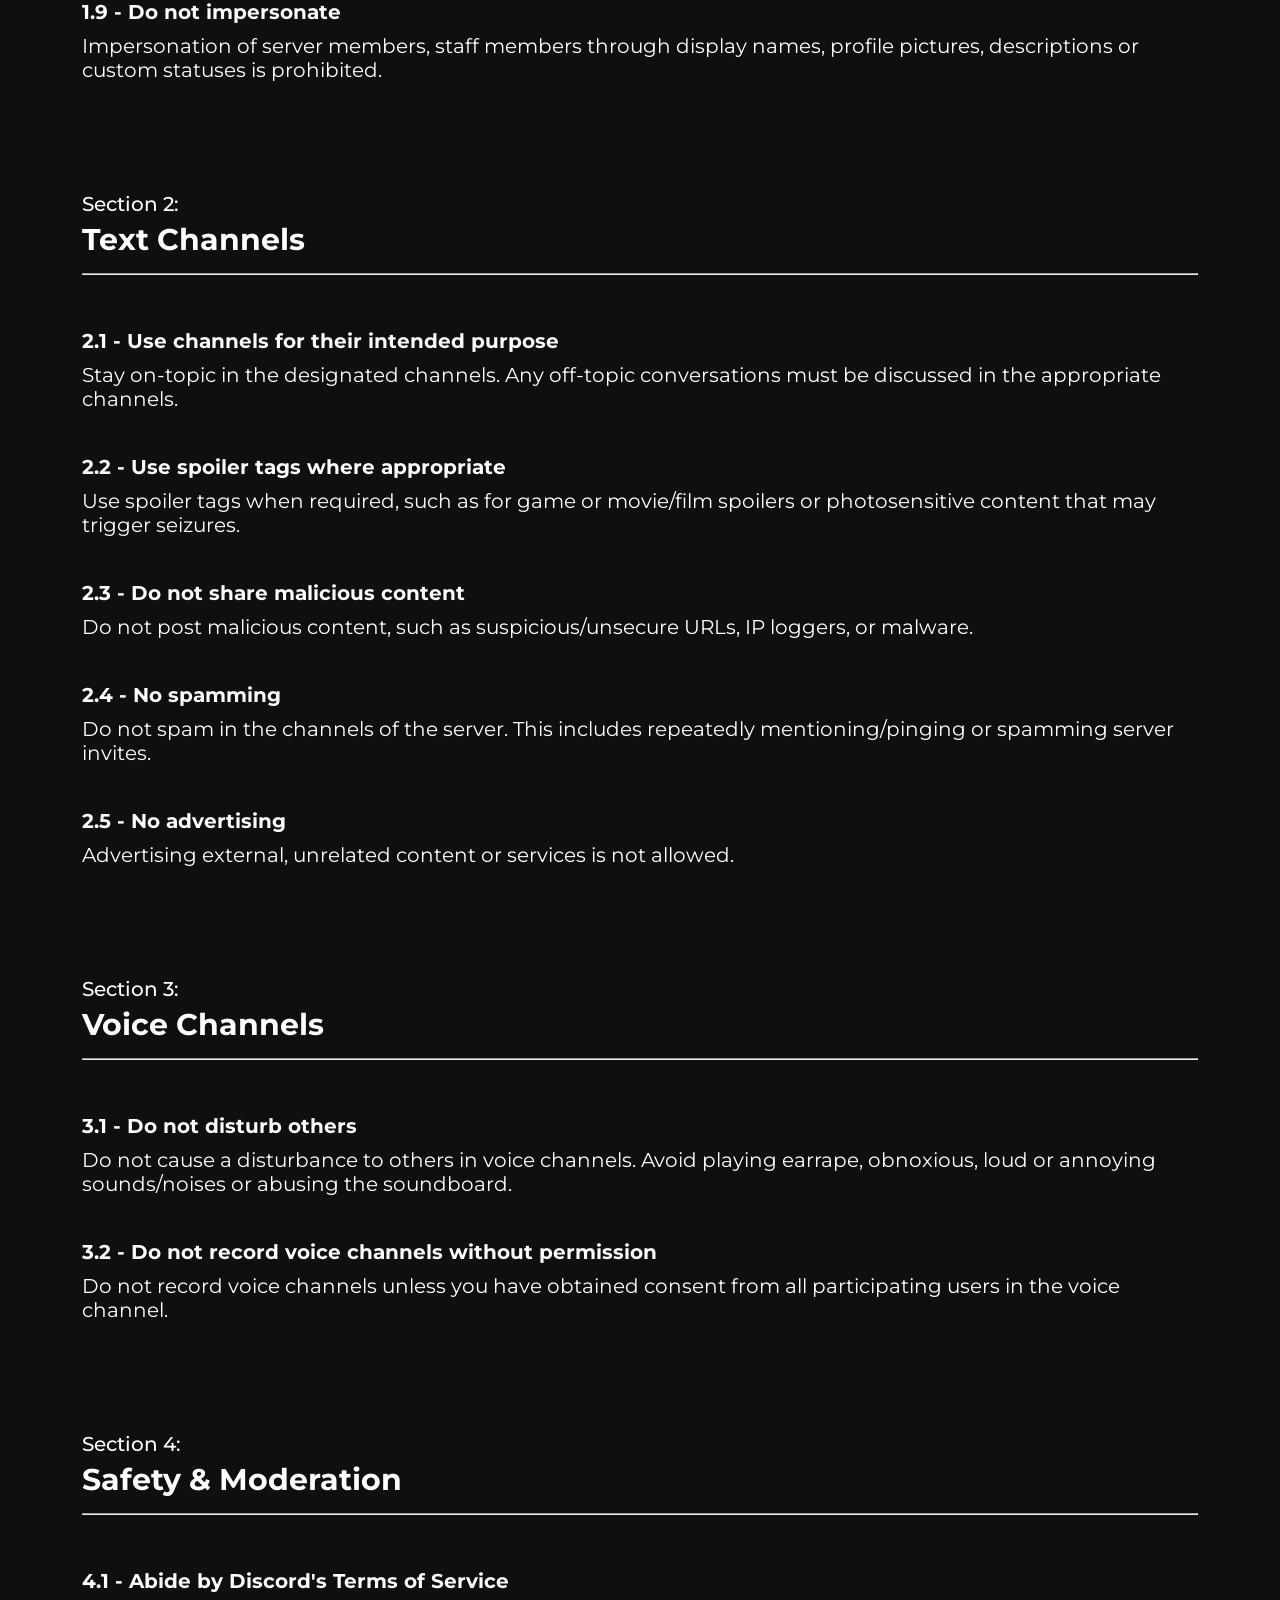
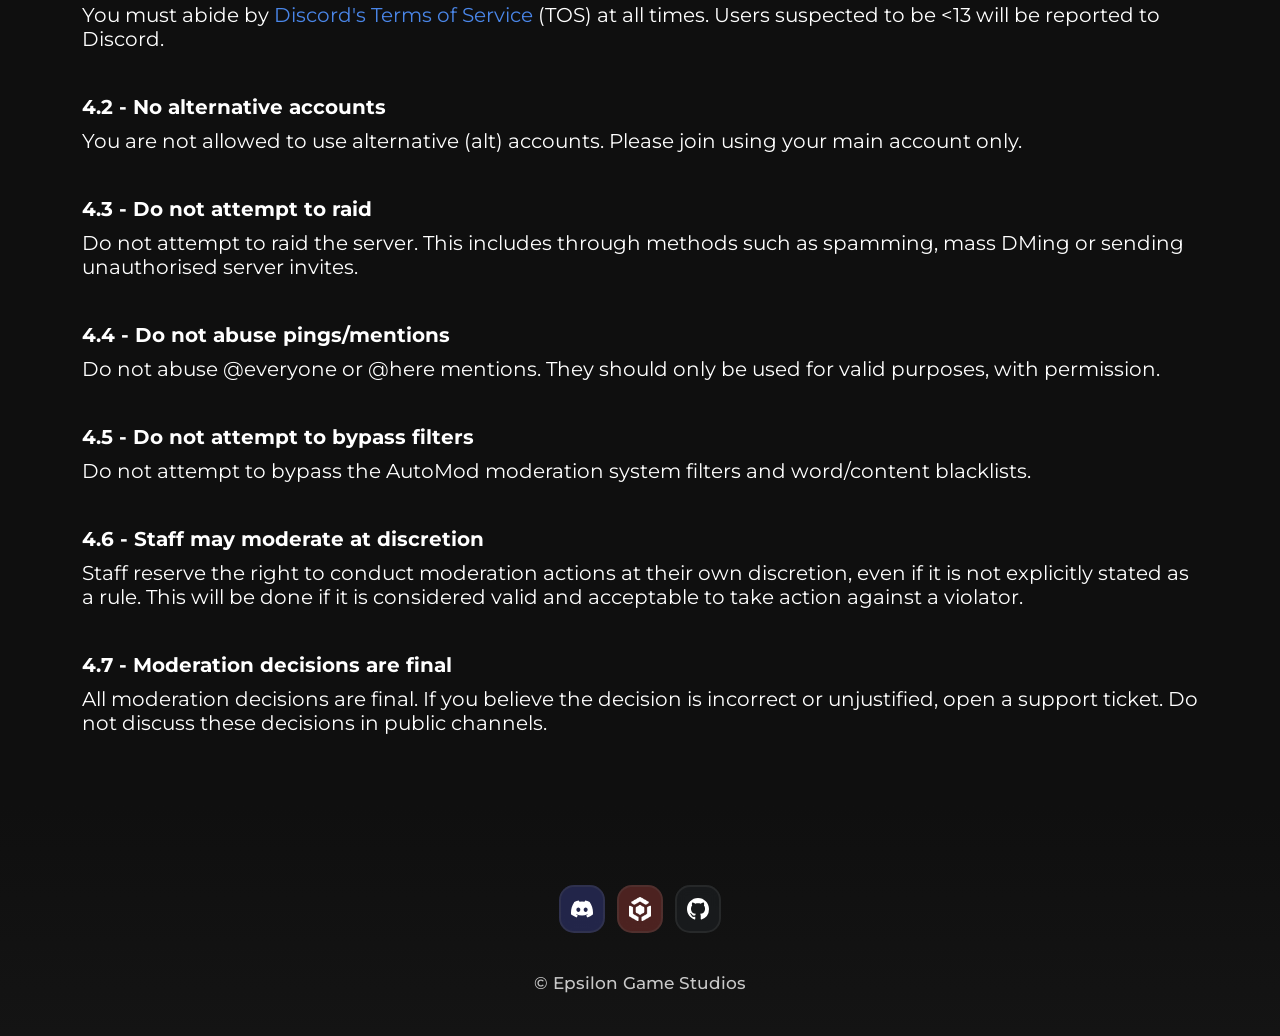
==== commit 98d0381e: "Styling changes" ====
--- a/community-guidelines/index.html
+++ b/community-guidelines/index.html
@@ -37,7 +37,7 @@
         </header>
         <main class="content container">
             <div class="textbox" style="margin-top: 75px;">
-                <h1>Community Guidelines <span style="display: inline-block; transform: scaleY(0.5);">▰</span></h1>
+                <h1>Community Guidelines</h1>
                 <i style="color: rgb(200, 200, 200);">Last updated: 13/10/2026, 15:45 BST</i> <!-- LAST UPDATED DATE -->
                 <br><Br>
                 <p>These guidelines apply to the <a href="https://discord.gg/q9bpSpbw6E" target="_blank" rel="noopener">Epsilon Game Studios Discord Server.</a></p>
--- a/style.css
+++ b/style.css
@@ -86,7 +86,7 @@
   font-size: 20px;
 }
 .textbox{
-  padding: 50px 0px 50px 0px;
+  padding: 75px 0px 25px 0px;
 }
 .textbox2{
   padding-left: 30px;
@@ -109,7 +109,7 @@
   padding-bottom: 20px;
 }
 .textbox4{
-  padding: 50px 0px 0px 0px;
+  padding: 25px 0px 0px 0px;
 }
 ol{
   list-style-type: none;
